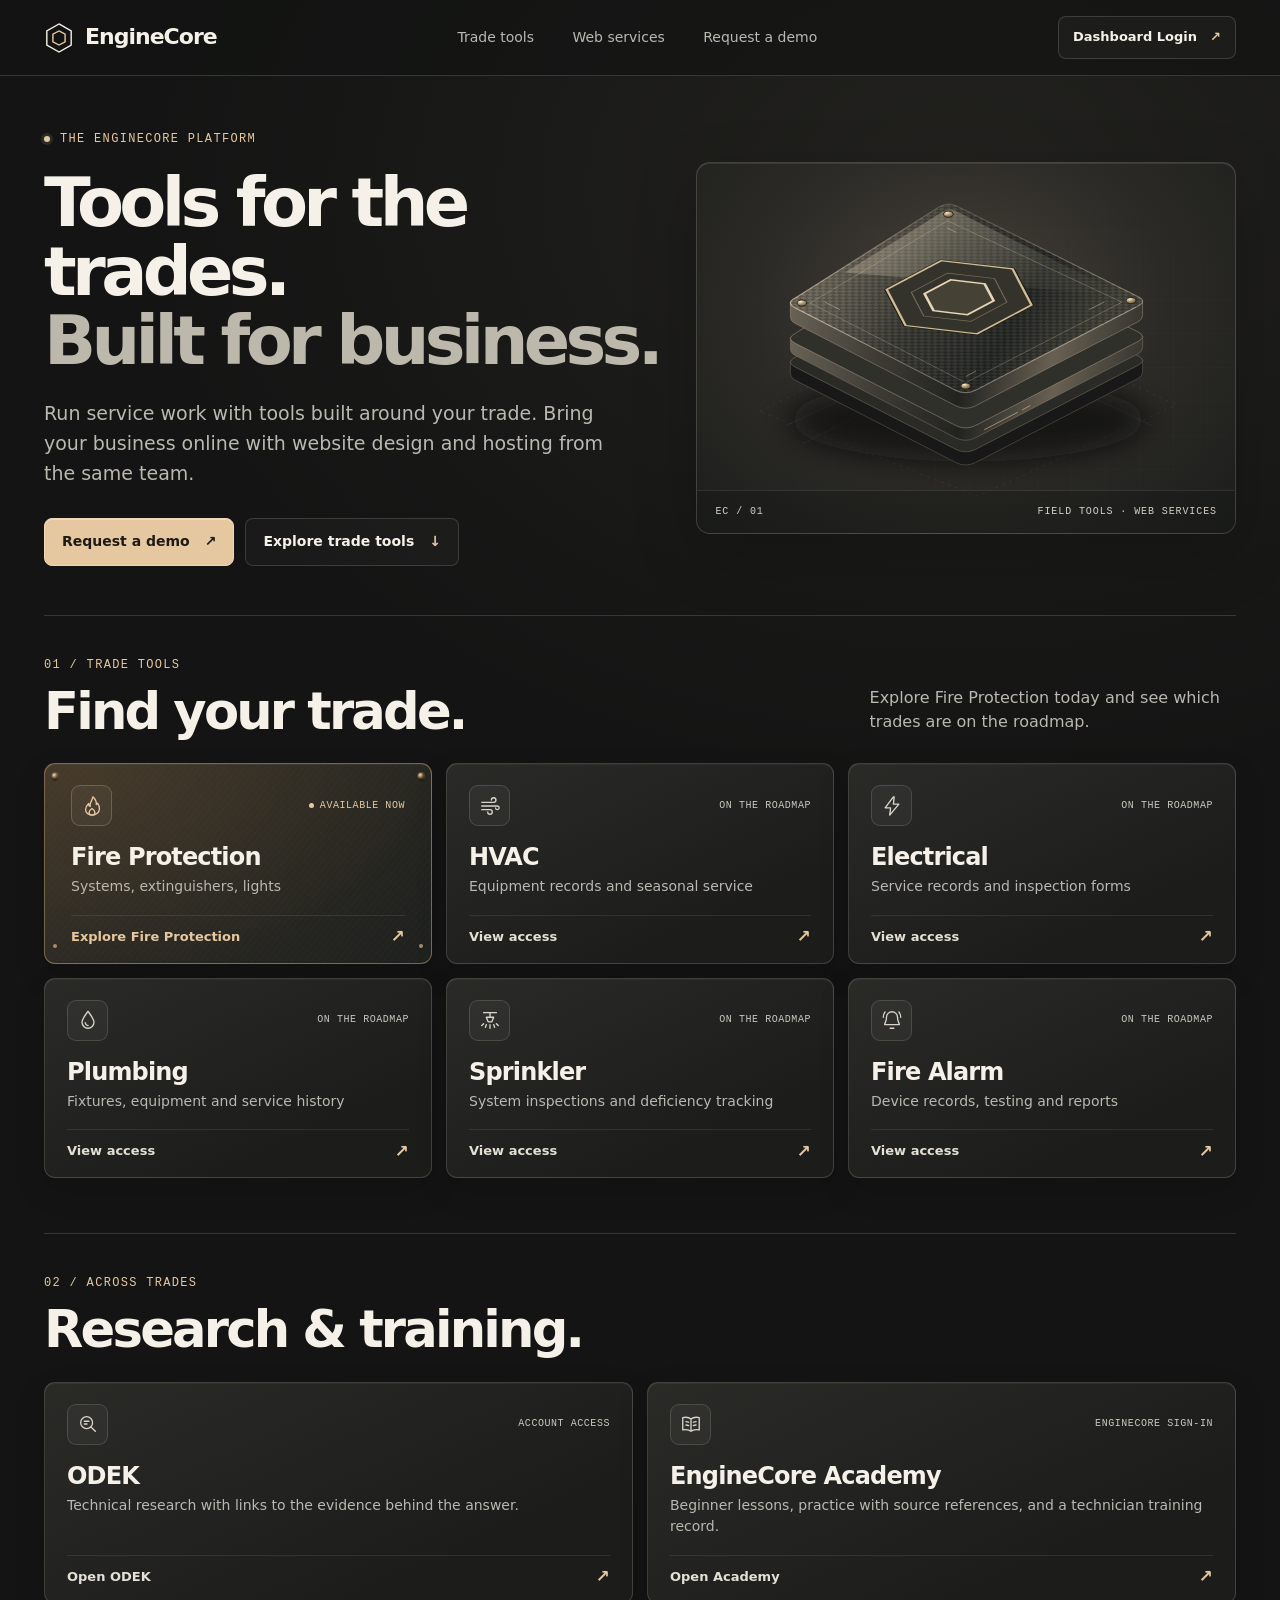
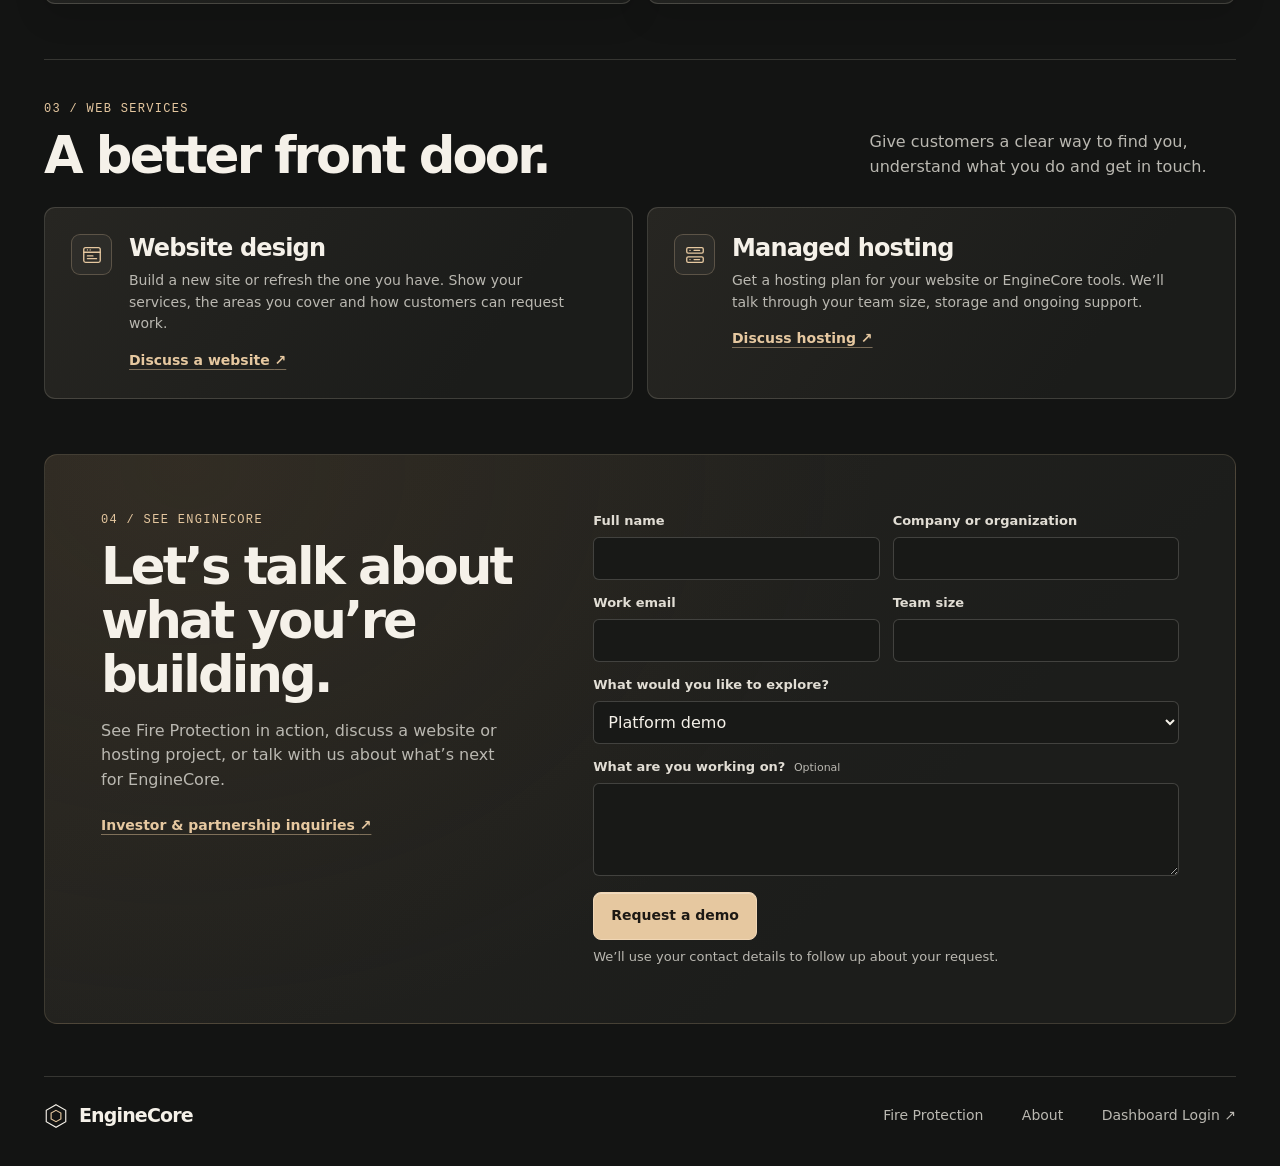
==== index.html @ 9f245269 "Add ODEK and EngineCore Academy homepage cards" ====
<!doctype html>
<html lang="en">
<head>
  <meta charset="utf-8">
  <meta name="viewport" content="width=device-width, initial-scale=1">
  <meta name="theme-color" content="#131413">
  <meta name="description" content="Explore EngineCore tools for the trades, starting with fire protection. Talk with us about a demo, website design, or managed hosting for your service business.">
  <link rel="canonical" href="https://enginecore.org/">
  <title>EngineCore | Trade Tools, Website Design &amp; Hosting</title>
  <link rel="stylesheet" href="/homepage.css">
  <script src="/homepage.js" defer></script>
  <script src="/homepage-demo.js" defer></script>
</head>
<body>
  <a class="skip" href="#main">Skip to content</a>
  <header class="site-header">
    <div class="shell header-row">
      <a class="brand" href="/" aria-label="EngineCore home">
        <svg viewBox="0 0 32 34" fill="none" aria-hidden="true"><path d="M16 2 29 9.5v15L16 32 3 24.5v-15L16 2Z" stroke="currentColor" stroke-width="1.5"/><path d="M16 9.5 22.5 13v8L16 24.5 9.5 21v-8L16 9.5Z" stroke="#e6c8a0" stroke-width="1.5"/></svg>
        <span>EngineCore</span>
      </a>
      <nav class="header-nav" aria-label="Main navigation">
        <a href="/#services">Trade tools</a>
        <a href="/#web-services">Web services</a>
        <a href="/#request-demo">Request a demo</a>
      </nav>
      <a class="header-login" href="https://workspace.enginecore.org/portal">Dashboard Login <span aria-hidden="true">↗</span></a>
    </div>
  </header>

  <main id="main">
    <div id="homepage-content">
      <section class="hero shell" aria-labelledby="hero-title">
        <div class="hero-copy">
          <p class="eyebrow"><span class="signal"></span> The EngineCore platform</p>
          <h1 id="hero-title">Tools for the trades.<br><span>Built for business.</span></h1>
          <p class="hero-summary">Run service work with tools built around your trade. Bring your business online with website design and hosting from the same team.</p>
          <div class="hero-actions">
            <a class="button primary" href="#request-demo">Request a demo <span aria-hidden="true">↗</span></a>
            <a class="button secondary" href="#services">Explore trade tools <span aria-hidden="true">↓</span></a>
          </div>
        </div>
        <div class="hero-art" aria-hidden="true">
          <img src="/homepage-plate.svg" alt="" width="620" height="450" fetchpriority="high">
          <div class="hero-art-label"><span>EC / 01</span><span>Field tools · Web services</span></div>
        </div>
      </section>

      <section class="catalog shell" id="services" aria-labelledby="catalog-title">
        <div class="section-intro">
          <div>
            <p class="eyebrow">01 / Trade tools</p>
            <h2 id="catalog-title">Find your trade.</h2>
          </div>
          <p>Explore Fire Protection today and see which trades are on the roadmap.</p>
        </div>
        <div class="trade-grid">
          <a class="trade-card featured" href="/fire-protection.html">
            <div class="card-top"><span class="card-icon"><svg viewBox="0 0 24 24" aria-hidden="true"><path d="M12 22c-4 0-7-2.7-7-6.3 0-3 1.8-4.9 3.3-6.5-.1 2.1 1 3 1.7 3.3C9.2 8 12.4 5.9 13 2c2.9 2.6 4 5.2 3.7 8.5.7-.4 1.2-1 1.4-1.7 1.4 2 2 4.1 2 6.2 0 4-3.4 7-8.1 7Z"/><path d="M12 22c-2 0-3.2-1.3-3.2-3.1 0-1.4 1.1-2.8 3.2-4.2 2.1 1.4 3.2 2.8 3.2 4.2 0 1.8-1.2 3.1-3.2 3.1Z"/></svg></span><span class="status live"><span></span> Available now</span></div>
            <div class="card-copy"><h3>Fire Protection</h3><p>Systems, extinguishers, lights</p></div>
            <div class="card-end"><span>Explore Fire Protection</span><span class="card-arrow" aria-hidden="true">↗</span></div>
          </a>
          <a class="trade-card" href="/?trade=hvac#tool-access">
            <div class="card-top"><span class="card-icon"><svg viewBox="0 0 24 24" aria-hidden="true"><path d="M3 8h13a2.5 2.5 0 1 0-2.5-2.5M3 12h17a2 2 0 1 1-2 2M3 16h9a2.5 2.5 0 1 1-2.5 2.5"/></svg></span><span class="status">On the roadmap</span></div>
            <div class="card-copy"><h3>HVAC</h3><p>Equipment records and seasonal service</p></div>
            <div class="card-end"><span>View access</span><span class="card-arrow" aria-hidden="true">↗</span></div>
          </a>
          <a class="trade-card" href="/?trade=electrical#tool-access">
            <div class="card-top"><span class="card-icon"><svg viewBox="0 0 24 24" aria-hidden="true"><path d="m13.5 2-9 12h6l-1 8 10-12h-6l.9-8Z"/></svg></span><span class="status">On the roadmap</span></div>
            <div class="card-copy"><h3>Electrical</h3><p>Service records and inspection forms</p></div>
            <div class="card-end"><span>View access</span><span class="card-arrow" aria-hidden="true">↗</span></div>
          </a>
          <a class="trade-card" href="/?trade=plumbing#tool-access">
            <div class="card-top"><span class="card-icon"><svg viewBox="0 0 24 24" aria-hidden="true"><path d="M12 2.5c3.7 5.1 6.5 8.5 6.5 12a6.5 6.5 0 0 1-13 0c0-3.5 2.8-6.9 6.5-12Z"/><path d="M9 14.8a3.1 3.1 0 0 0 3 3.2"/></svg></span><span class="status">On the roadmap</span></div>
            <div class="card-copy"><h3>Plumbing</h3><p>Fixtures, equipment and service history</p></div>
            <div class="card-end"><span>View access</span><span class="card-arrow" aria-hidden="true">↗</span></div>
          </a>
          <a class="trade-card" href="/?trade=sprinkler#tool-access">
            <div class="card-top"><span class="card-icon"><svg viewBox="0 0 24 24" aria-hidden="true"><path d="M5 4h14M12 4v5m-4 0h8l-2 5h-4L8 9Zm-3 7-2 2m5-1-1 3m5-3v4m4-4 1 3m2-4 2 2"/></svg></span><span class="status">On the roadmap</span></div>
            <div class="card-copy"><h3>Sprinkler</h3><p>System inspections and deficiency tracking</p></div>
            <div class="card-end"><span>View access</span><span class="card-arrow" aria-hidden="true">↗</span></div>
          </a>
          <a class="trade-card" href="/?trade=fire-alarm#tool-access">
            <div class="card-top"><span class="card-icon"><svg viewBox="0 0 24 24" aria-hidden="true"><path d="M18 9a6 6 0 1 0-12 0c0 5-2 6-2 8h16c0-2-2-3-2-8ZM10 21h4M2.5 9a9.5 9.5 0 0 1 2-5.8M21.5 9a9.5 9.5 0 0 0-2-5.8"/></svg></span><span class="status">On the roadmap</span></div>
            <div class="card-copy"><h3>Fire Alarm</h3><p>Device records, testing and reports</p></div>
            <div class="card-end"><span>View access</span><span class="card-arrow" aria-hidden="true">↗</span></div>
          </a>
        </div>
      </section>

      <section class="catalog shell" id="research-training" aria-labelledby="research-training-title">
        <div class="section-intro">
          <div><p class="eyebrow">02 / Across trades</p><h2 id="research-training-title">Research &amp; training.</h2></div>
        </div>
        <div class="web-grid">
          <a class="trade-card" href="https://odek.enginecore.org/odek">
            <div class="card-top"><span class="card-icon"><svg viewBox="0 0 24 24" aria-hidden="true"><circle cx="10.5" cy="10.5" r="6.5"/><path d="m15.2 15.2 4.8 4.8M8 9h5m-5 3h3"/></svg></span><span class="status">Account access</span></div>
            <div class="card-copy"><h3>ODEK</h3><p>Technical research with links to the evidence behind the answer.</p></div>
            <div class="card-end"><span>Open ODEK</span><span class="card-arrow" aria-hidden="true">↗</span></div>
          </a>
          <a class="trade-card" href="https://workspace.enginecore.org/academy">
            <div class="card-top"><span class="card-icon"><svg viewBox="0 0 24 24" aria-hidden="true"><path d="M12 6.5C9.8 4.7 6.7 4.3 3 5v13.5c3.7-.7 6.8-.3 9 1.5 2.2-1.8 5.3-2.2 9-1.5V5c-3.7-.7-6.8-.3-9 1.5Zm0 0V20M6.5 9.5c1.2 0 2.1.2 3 .6m-3 3c1.2 0 2.1.2 3 .6m5-3.6c.9-.4 1.8-.6 3-.6m-3 4.2c.9-.4 1.8-.6 3-.6"/></svg></span><span class="status">EngineCore sign-in</span></div>
            <div class="card-copy"><h3>EngineCore Academy</h3><p>Beginner lessons, practice with source references, and a technician training record.</p></div>
            <div class="card-end"><span>Open Academy</span><span class="card-arrow" aria-hidden="true">↗</span></div>
          </a>
        </div>
      </section>

      <section class="web-section shell" id="web-services" aria-labelledby="web-title">
        <div class="section-intro">
          <div><p class="eyebrow">03 / Web services</p><h2 id="web-title">A better front door.</h2></div>
          <p>Give customers a clear way to find you, understand what you do and get in touch.</p>
        </div>
        <div class="web-grid">
          <article class="web-card">
            <span class="card-icon"><svg viewBox="0 0 24 24" aria-hidden="true"><rect x="3" y="4" width="18" height="16" rx="2"/><path d="M3 9h18M7 6.5h.1M10 6.5h.1M7 13h6m-6 3h10"/></svg></span>
            <h3>Website design</h3>
            <p>Build a new site or refresh the one you have. Show your services, the areas you cover and how customers can request work.</p>
            <a href="#request-demo" data-inquiry="website-design">Discuss a website <span aria-hidden="true">↗</span></a>
          </article>
          <article class="web-card">
            <span class="card-icon"><svg viewBox="0 0 24 24" aria-hidden="true"><rect x="3" y="4" width="18" height="6" rx="1.5"/><rect x="3" y="14" width="18" height="6" rx="1.5"/><path d="M6.5 7h.1m-.1 10h.1M11 7h6m-6 10h6"/></svg></span>
            <h3>Managed hosting</h3>
            <p>Get a hosting plan for your website or EngineCore tools. We’ll talk through your team size, storage and ongoing support.</p>
            <a href="#request-demo" data-inquiry="managed-hosting">Discuss hosting <span aria-hidden="true">↗</span></a>
          </article>
        </div>
      </section>
    </div>

    <section class="access shell" id="tool-access" aria-labelledby="access-title">
      <a class="back-link" href="/#services"><span aria-hidden="true">←</span> All trades</a>
      <div class="access-card">
        <div>
          <p class="eyebrow"><span class="signal"></span> EngineCore account access</p>
          <h1 id="access-title">Trade tools</h1>
          <p id="access-copy">Sign in with your EngineCore account. Your dashboard shows the tools your administrator has enabled for you.</p>
        </div>
        <a class="button primary" href="https://workspace.enginecore.org/portal#sign-in">Sign in to EngineCore <span aria-hidden="true">↗</span></a>
      </div>
    </section>

    <section class="demo shell" id="request-demo" aria-labelledby="demo-title">
      <div class="demo-panel">
        <div class="demo-intro">
          <p class="eyebrow" id="demo-eyebrow">04 / See EngineCore</p>
          <h2 id="demo-title">Let’s talk about<br>what you’re building.</h2>
          <p id="demo-copy">See Fire Protection in action, discuss a website or hosting project, or talk with us about what’s next for EngineCore.</p>
          <a class="investor-link" href="#request-demo" data-inquiry="investor">Investor &amp; partnership inquiries <span aria-hidden="true">↗</span></a>
        </div>
        <form class="inquiry-form" id="homepage-demo-form" method="post" action="https://workspace.enginecore.org/api/public/demo-interest">
          <div class="inquiry-fields">
            <label class="inquiry-field">
              <span>Full name</span>
              <input name="contactName" autocomplete="name" maxlength="160" required>
            </label>
            <label class="inquiry-field">
              <span>Company or organization</span>
              <input name="companyName" autocomplete="organization" maxlength="160" required>
            </label>
            <label class="inquiry-field">
              <span>Work email</span>
              <input name="email" type="email" autocomplete="email" maxlength="254" required>
            </label>
            <label class="inquiry-field">
              <span>Team size</span>
              <input name="userCount" type="number" inputmode="numeric" min="1" max="10000" step="1" required>
            </label>
            <label class="inquiry-field inquiry-wide">
              <span>What would you like to explore?</span>
              <select name="topic">
                <option value="platform">Platform demo</option>
                <option value="fire-protection">Fire Protection</option>
                <option value="hvac">HVAC</option>
                <option value="electrical">Electrical</option>
                <option value="plumbing">Plumbing</option>
                <option value="sprinkler">Sprinkler</option>
                <option value="fire-alarm">Fire Alarm</option>
                <option value="website-design">Website Design</option>
                <option value="managed-hosting">Managed Hosting</option>
                <option value="investor">Investor / Partnership</option>
              </select>
            </label>
            <label class="inquiry-field inquiry-wide">
              <span>What are you working on? <small>Optional</small></span>
              <textarea name="additionalContext" rows="3" maxlength="2900"></textarea>
            </label>
          </div>
          <label hidden>Website <input name="website" autocomplete="off" tabindex="-1"></label>
          <div class="inquiry-actions">
            <button class="inquiry-submit" type="submit" disabled>Request a demo</button>
            <p class="inquiry-status" role="status"></p>
          </div>
          <p class="inquiry-note">We’ll use your contact details to follow up about your request.</p>
          <noscript><p><a href="https://workspace.enginecore.org/#demo-interest">Open the WorkSpace demo form</a>.</p></noscript>
          <p class="inquiry-fallback" hidden>Still having trouble? <a href="https://workspace.enginecore.org/#demo-interest">Open the WorkSpace demo form</a>.</p>
        </form>
      </div>
    </section>
  </main>

  <footer class="site-footer shell">
    <a class="brand" href="/" aria-label="EngineCore home">
      <svg viewBox="0 0 32 34" fill="none" aria-hidden="true"><path d="M16 2 29 9.5v15L16 32 3 24.5v-15L16 2Z" stroke="currentColor" stroke-width="1.5"/><path d="M16 9.5 22.5 13v8L16 24.5 9.5 21v-8L16 9.5Z" stroke="#e6c8a0" stroke-width="1.5"/></svg>
      <span>EngineCore</span>
    </a>
    <nav aria-label="Footer navigation">
      <a href="/fire-protection.html">Fire Protection</a>
      <a href="/about-enginecore.html">About</a>
      <a href="https://workspace.enginecore.org/portal">Dashboard Login <span aria-hidden="true">↗</span></a>
    </nav>
  </footer>
</body>
</html>
---- homepage.css ----
:root {
  color-scheme: dark;
  --ink: #f5f1e9;
  --muted: #bab8b1;
  --subtle: #a5a29a;
  --brass: #e6c8a0;
  --border: rgba(236, 228, 213, .16);
  --display: "Segoe UI Variable Display", "Segoe UI", system-ui, sans-serif;
  --mono: "SFMono-Regular", Consolas, "Liberation Mono", monospace;
}

*, *::before, *::after { box-sizing: border-box; }
html { scroll-padding-top: 2rem; }
body {
  margin: 0;
  background: radial-gradient(ellipse 52rem 38rem at 75% 12rem, #22211e 0%, transparent 100%), #131413;
  color: var(--ink);
  font: 400 16px/1.55 var(--display);
}
h1, h2, h3, p { margin: 0; }
a { color: inherit; text-decoration: none; }
button, input, select, textarea { font: inherit; }
img, svg { display: block; }
[hidden] { display: none !important; }
:focus-visible { outline: 2px solid var(--brass); outline-offset: 5px; }
.shell { width: min(100% - 88px, 1240px); margin-inline: auto; }
.skip { position: absolute; top: .8rem; left: .8rem; transform: translateY(-180%); z-index: 5; background: var(--brass); color: #191713; padding: .6rem 1rem; }
.skip:focus { transform: none; }

.site-header { border-bottom: 1px solid var(--border); background: rgba(19, 20, 19, .68); }
.header-row { min-height: 75px; display: flex; align-items: center; justify-content: space-between; gap: 30px; }
.brand { display: inline-flex; align-items: center; gap: 11px; font-size: 22px; font-weight: 700; letter-spacing: -.045em; white-space: nowrap; }
.brand svg { width: 30px; height: 32px; }
.header-nav, .site-footer nav { display: flex; align-items: center; gap: clamp(18px, 3vw, 43px); color: var(--muted); font-size: 14px; font-weight: 500; }
.header-nav a:hover, .site-footer nav a:hover { color: var(--ink); }
.header-login { display: inline-flex; align-items: center; gap: 13px; border: 1px solid var(--border); background: #ffffff08; border-radius: 8px; padding: 10px 14px; font-size: 13px; font-weight: 650; white-space: nowrap; }
.header-login span { color: var(--brass); }
.header-login:hover, .secondary:hover { background: #ffffff13; border-color: #ffffff45; }

.hero { display: grid; grid-template-columns: 1.15fr 1fr; align-items: center; padding-block: 54px 49px; gap: clamp(16px, 2.5vw, 36px); }
.hero-copy { position: relative; z-index: 1; }
.eyebrow { color: var(--brass); display: flex; align-items: center; gap: 10px; font: 500 12px/1.5 var(--mono); letter-spacing: .11em; text-transform: uppercase; }
.signal { display: inline-block; flex: none; width: 6px; height: 6px; border-radius: 50%; background: var(--brass); box-shadow: 0 0 0 3px #e6c8a01e; }
.hero h1 { margin-top: 20px; font-size: clamp(45px, 5.35vw, 83px); line-height: 1.01; font-weight: 620; letter-spacing: -.068em; }
.hero h1 span { color: #bdb8ac; }
.hero-summary { margin-top: 24px; max-width: 49ch; font-size: clamp(16px, 1.55vw, 19px); line-height: 1.57; color: var(--muted); }
.hero-actions { margin-top: 29px; display: flex; align-items: center; flex-wrap: wrap; gap: 11px; }
.button, .inquiry-submit { min-height: 48px; display: inline-flex; align-items: center; justify-content: center; gap: 15px; padding: 11px 17px; border: 1px solid transparent; border-radius: 8px; font-size: 14px; font-weight: 670; white-space: nowrap; }
.primary, .inquiry-submit { background: var(--brass); color: #1d1914; border-color: #f0d6b5; box-shadow: inset 0 1px #fff5; }
.primary:hover, .inquiry-submit:hover:not(:disabled) { background: #f4ddbb; }
.secondary { border-color: var(--border); background: #ffffff07; }
.secondary span { color: var(--brass); }
.hero-art { position: relative; isolation: isolate; min-width: 0; overflow: hidden; aspect-ratio: 1.45; border: 1px solid #eee3cd2c; border-radius: 14px; background: radial-gradient(ellipse at 49% 38%, #47413a, #2b2a26 53%, #1c1d1b 100%); box-shadow: inset 0 1px #ffffff17, 0 20px 65px #0003; }
.hero-art::before { position: absolute; content: ""; inset: 0; z-index: -1; opacity: .34; background-image: linear-gradient(#ffffff12 1px, transparent 1px), linear-gradient(90deg,#ffffff12 1px, transparent 1px); background-size: 34px 34px; mask-image: radial-gradient(ellipse at 60% 53%, #000, transparent 83%); }
.hero-art img { width: 100%; height: 100%; object-fit: contain; margin-top: -8px; }
.hero-art-label { position: absolute; bottom: 0; inset-inline: 0; padding: 14px 18px; display: flex; justify-content: space-between; gap: 10px; color: #d4cec3; font: 500 10px/1.4 var(--mono); letter-spacing: .09em; text-transform: uppercase; border-top: 1px solid #ffffff1a; background: #1314134d; }

.catalog, .web-section { padding-block: 40px 55px; border-top: 1px solid var(--border); }
.section-intro { display: flex; justify-content: space-between; align-items: end; gap: 24px; margin-bottom: 25px; }
.section-intro h2, .demo-intro h2 { font-size: clamp(35px, 4vw, 55px); line-height: 1.06; letter-spacing: -.055em; font-weight: 615; margin-top: 10px; }
.section-intro > p { color: var(--muted); max-width: 36ch; margin-bottom: 3px; }
.trade-grid { display: grid; grid-template-columns: repeat(3, minmax(0, 1fr)); gap: 14px; }
.trade-card {
  position: relative;
  display: flex;
  flex-direction: column;
  min-height: 199px;
  gap: 17px;
  padding: 21px 22px 16px;
  border: 1px solid var(--border);
  border-radius: 11px;
  background: linear-gradient(155deg, #2a2a27, #1c1d1b 75%);
  box-shadow: inset 0 1px #ffffff0b, 0 12px 32px #0002;
  transition: border-color .17s ease, background-color .17s ease, transform .17s ease;
}
.trade-card:hover { border-color: #e6c8a080; background: linear-gradient(155deg, #34322d, #232421 75%); transform: translateY(-2px); }
.trade-card.featured {
  border-color: #c3a47884;
  padding-inline: 26px;
  background: radial-gradient(ellipse at 9% 4%, #7a5e3545, transparent 76%), repeating-linear-gradient(130deg, #e9d1ab05 0 1px, transparent 1px 5px), linear-gradient(135deg, #332e27, #1f211e);
}
.trade-card.featured:hover { border-color: var(--brass); }
.trade-card.featured::before, .trade-card.featured::after {
  content: "";
  position: absolute;
  left: 7px;
  width: 6px;
  height: 6px;
  border-radius: 50%;
  background: radial-gradient(circle at 34% 30%, #f4dfb5, #a18660 35%, #493a29 69%);
  box-shadow: 0 1px 2px #000, 0 0 0 1px #bfa37d56, 0 170px 0 -1px #a98b62;
  top: 9px;
}
.trade-card.featured::after { left: auto; right: 7px; }
.card-top, .card-end { display: flex; align-items: center; justify-content: space-between; gap: 8px; }
.card-icon { display: grid; place-items: center; width: 41px; height: 41px; border: 1px solid #eee3cd28; border-radius: 9px; background: #ffffff0a; color: #d9d5c9; flex: none; }
.card-icon svg { width: 22px; height: 22px; fill: none; stroke: currentColor; stroke-width: 1.45; stroke-linecap: round; stroke-linejoin: round; }
.featured .card-icon, .web-card .card-icon { color: var(--brass); border-color: #e6c8a040; }
.status { color: #cac7bd; font: 500 10px/1.4 var(--mono); text-transform: uppercase; letter-spacing: .055em; }
.status.live { display: flex; align-items: center; gap: 6px; color: var(--brass); }
.status.live span { width: 5px; height: 5px; border-radius: 50%; background: currentColor; }
.card-copy h3, .web-card h3 { font-weight: 625; font-size: 24px; line-height: 1.2; letter-spacing: -.035em; }
.card-copy p, .web-card p { color: var(--muted); font-size: 14px; margin-top: 4px; }
.card-end { margin-top: auto; padding-top: 11px; border-top: 1px solid #ffffff16; color: #e4e0d6; font-size: 13px; font-weight: 560; }
.featured .card-end, .card-arrow { color: var(--brass); }
.card-arrow { font-size: 17px; line-height: 1; }

.web-grid { display: grid; grid-template-columns: repeat(2, minmax(0, 1fr)); gap: 14px; }
.web-card { display: grid; grid-template-columns: auto 1fr; column-gap: 17px; align-content: start; padding: 26px; border: 1px solid var(--border); border-radius: 11px; background: linear-gradient(125deg, #272622, #1b1c1a 75%); }
.web-card .card-icon { grid-row: span 3; }
.web-card p { max-width: 49ch; margin-top: 7px; }
.web-card a, .investor-link, .back-link, .inquiry-form a { color: var(--brass); font-size: 14px; font-weight: 620; text-decoration: underline; text-decoration-color: #e6c8a075; text-underline-offset: 4px; }
.web-card a { justify-self: start; margin-top: 15px; }
.web-card a:hover, .investor-link:hover, .back-link:hover, .inquiry-form a:hover { text-decoration-color: currentColor; }

.access { display: none; padding-block: 39px 29px; }
.access:target, .trade-access .access { display: block; }
.trade-access #homepage-content { display: none; }
.access-card { display: flex; align-items: end; justify-content: space-between; gap: 25px; margin-top: 16px; border: 1px solid var(--border); border-radius: 13px; padding: clamp(25px, 4.5vw, 56px); background: radial-gradient(ellipse at top left, #51433775, transparent 80%), #22221f; }
.access-card h1 { margin-top: 12px; font-size: clamp(39px, 5.4vw, 73px); font-weight: 620; line-height: 1.01; letter-spacing: -.061em; }
.access-card p:not(.eyebrow) { margin-top: 12px; max-width: 55ch; color: var(--muted); }
.demo { padding-bottom: 52px; }
.demo-panel { display: grid; grid-template-columns: .83fr 1.17fr; gap: clamp(25px, 6vw, 79px); padding: clamp(25px, 4.5vw, 56px); background: radial-gradient(ellipse 58% 100% at 12% 2%, #614c302e, transparent), linear-gradient(135deg,#292722,#1c1d1b 70%); border: 1px solid #d4bb942e; border-radius: 13px; }
.demo-intro > p:not(.eyebrow) { color: var(--muted); margin-top: 17px; max-width: 39ch; }
.investor-link { display: inline-block; margin-top: 22px; }
.inquiry-fields { display: grid; grid-template-columns: repeat(2, minmax(0, 1fr)); gap: 13px; }
.inquiry-field { display: grid; gap: 6px; align-content: start; color: #e1ddd4; font-size: 13px; font-weight: 600; }
.inquiry-wide { grid-column: 1 / -1; }
.inquiry-field small { color: var(--muted); margin-left: 4px; font-size: 11px; font-weight: 400; }
.inquiry-field input, .inquiry-field select, .inquiry-field textarea { width: 100%; min-height: 43px; padding: 8px 10px; border: 1px solid #f5f0e631; border-radius: 6px; background: #181917; color: var(--ink); font-size: 16px; font-weight: 400; }
.inquiry-field textarea { resize: vertical; }
.inquiry-actions { margin-top: 16px; }
.inquiry-submit { cursor: pointer; }
.inquiry-submit:disabled { opacity: .62; cursor: wait; }
.inquiry-status { color: var(--muted); font-size: 14px; }
.inquiry-status:not(:empty) { margin-top: 9px; }
.inquiry-status[data-state="success"] { color: #dae5c8; }
.inquiry-status[data-state="error"] { color: #f4c0ad; }
.inquiry-fallback, .inquiry-note { margin-top: 7px; color: var(--muted); font-size: 13px; }
.site-footer { display: flex; align-items: center; justify-content: space-between; gap: 20px; padding-block: 24px 36px; border-top: 1px solid var(--border); }
.site-footer .brand { font-size: 19px; }
.site-footer .brand svg { width: 24px; height: 26px; }

@media (max-width: 980px) {
  .shell { width: min(100% - 54px, 1240px); }
  .hero { padding-block: 57px 48px; }
  .hero h1 { font-size: clamp(42px, 6.1vw, 64px); }
}
@media (max-width: 740px) {
  .header-row { flex-wrap: wrap; gap: 11px 18px; padding-block: 13px; }
  .header-nav { order: 3; flex-basis: 100%; gap: 20px; font-size: 13px; }
  .hero { grid-template-columns: 1fr; gap: 29px; padding-block: 42px 36px; }
  .hero h1 { font-size: clamp(44px, 8.8vw, 67px); }
  .hero-art { max-height: 360px; aspect-ratio: 1.6; }
  .trade-grid, .web-grid { grid-template-columns: repeat(2, minmax(0, 1fr)); }
  .section-intro, .access-card { align-items: start; flex-direction: column; gap: 12px; }
  .demo-panel { grid-template-columns: 1fr; }
}
@media (max-width: 460px) {
  .shell { width: calc(100% - 32px); }
  .header-login { gap: 8px; padding-inline: 10px; font-size: 12px; }
  .brand { font-size: 20px; gap: 8px; }
  .brand svg { width: 25px; }
  .hero h1 { font-size: clamp(38px, 10.7vw, 49px); }
  .hero-summary { margin-top: 17px; }
  .hero-actions { margin-top: 21px; }
  .hero-art { aspect-ratio: 1.65; }
  .trade-grid, .web-grid, .inquiry-fields { grid-template-columns: 1fr; }
  .catalog, .web-section { padding-block: 31px 36px; }
  .trade-card { min-height: 177px; }
  .trade-card.featured::before, .trade-card.featured::after { box-shadow: 0 1px 2px #000, 0 0 0 1px #bfa37d56, 0 151px 0 -1px #a98b62; }
  .web-card { padding: 20px; }
  .site-footer { align-items: start; flex-direction: column; }
  .site-footer nav { flex-wrap: wrap; }
}
@media (prefers-reduced-motion: reduce) { .trade-card { transition: none; } .trade-card:hover { transform: none; } }
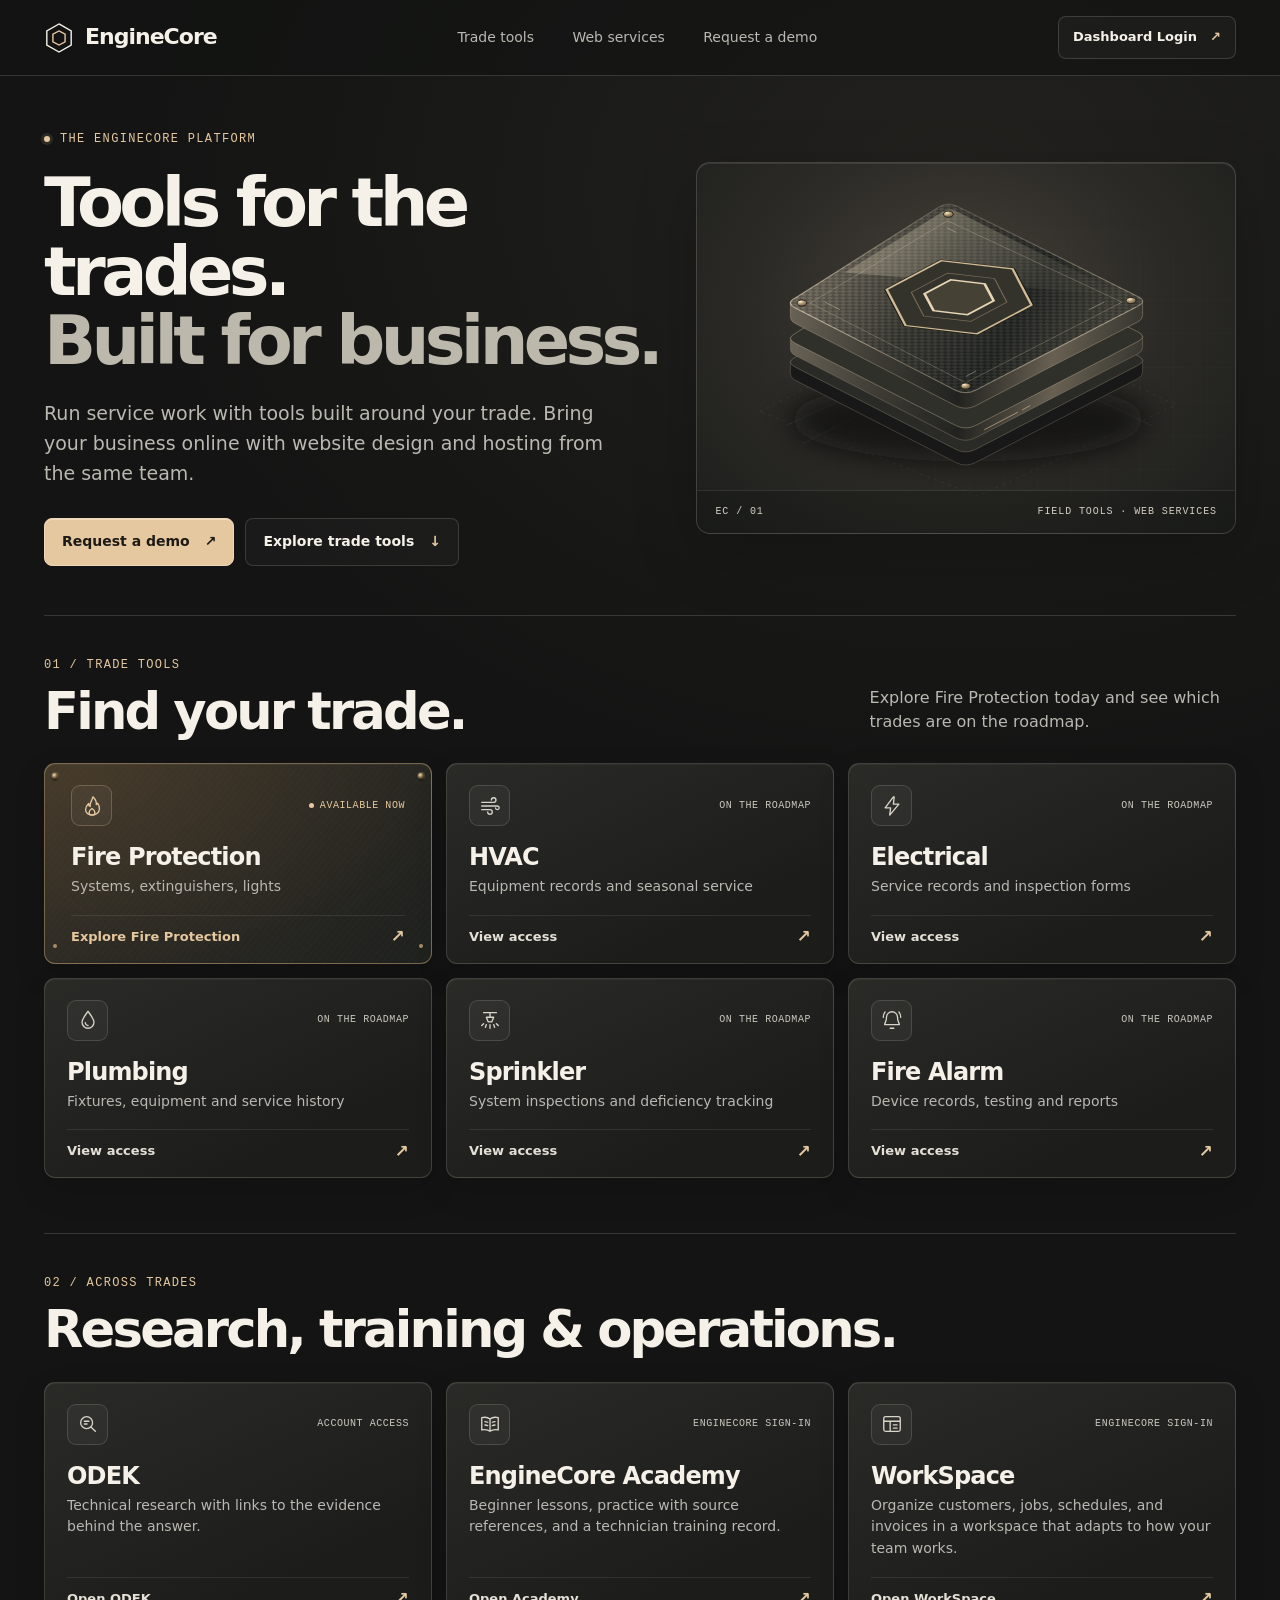
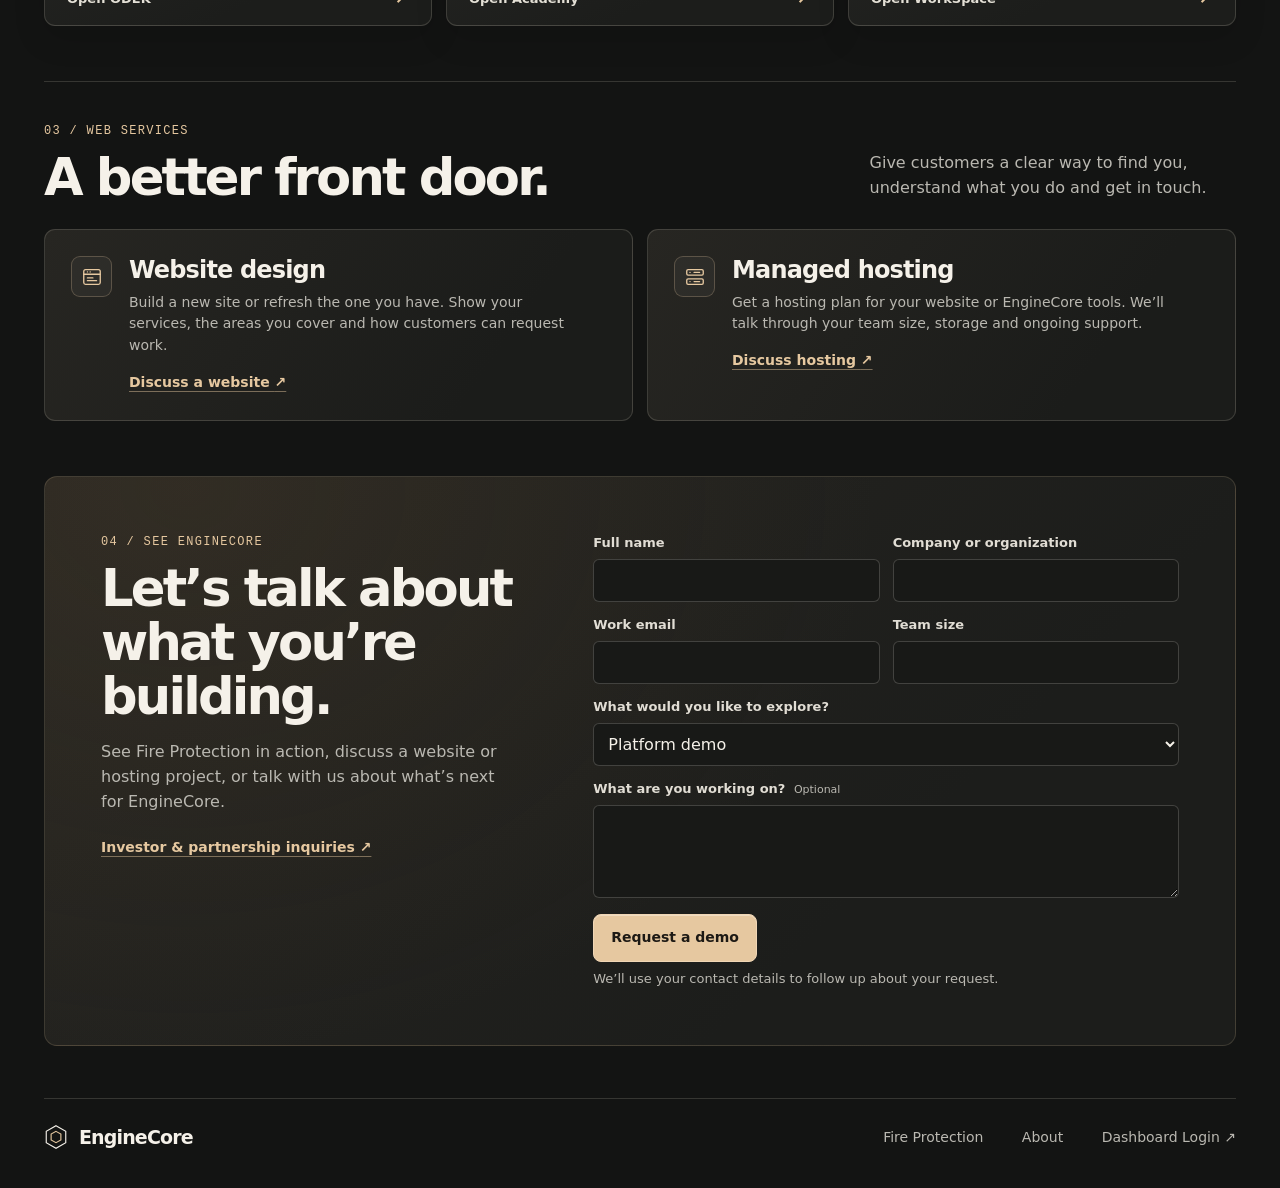
==== commit 4b3c1a45: "Add WorkSpace to the homepage platform cards" ====
--- a/index.html
+++ b/index.html
@@ -90,9 +90,9 @@
 
       <section class="catalog shell" id="research-training" aria-labelledby="research-training-title">
         <div class="section-intro">
-          <div><p class="eyebrow">02 / Across trades</p><h2 id="research-training-title">Research &amp; training.</h2></div>
-        </div>
-        <div class="web-grid">
+          <div><p class="eyebrow">02 / Across trades</p><h2 id="research-training-title">Research, training &amp; operations.</h2></div>
+        </div>
+        <div class="trade-grid">
           <a class="trade-card" href="https://odek.enginecore.org/odek">
             <div class="card-top"><span class="card-icon"><svg viewBox="0 0 24 24" aria-hidden="true"><circle cx="10.5" cy="10.5" r="6.5"/><path d="m15.2 15.2 4.8 4.8M8 9h5m-5 3h3"/></svg></span><span class="status">Account access</span></div>
             <div class="card-copy"><h3>ODEK</h3><p>Technical research with links to the evidence behind the answer.</p></div>
@@ -102,6 +102,11 @@
             <div class="card-top"><span class="card-icon"><svg viewBox="0 0 24 24" aria-hidden="true"><path d="M12 6.5C9.8 4.7 6.7 4.3 3 5v13.5c3.7-.7 6.8-.3 9 1.5 2.2-1.8 5.3-2.2 9-1.5V5c-3.7-.7-6.8-.3-9 1.5Zm0 0V20M6.5 9.5c1.2 0 2.1.2 3 .6m-3 3c1.2 0 2.1.2 3 .6m5-3.6c.9-.4 1.8-.6 3-.6m-3 4.2c.9-.4 1.8-.6 3-.6"/></svg></span><span class="status">EngineCore sign-in</span></div>
             <div class="card-copy"><h3>EngineCore Academy</h3><p>Beginner lessons, practice with source references, and a technician training record.</p></div>
             <div class="card-end"><span>Open Academy</span><span class="card-arrow" aria-hidden="true">↗</span></div>
+          </a>
+          <a class="trade-card" href="https://workspace.enginecore.org/app#sign-in">
+            <div class="card-top"><span class="card-icon"><svg viewBox="0 0 24 24" aria-hidden="true"><rect x="3" y="4" width="18" height="16" rx="2"/><path d="M3 9h18m-11 0v11m3.5-7h4m-4 3.5h4"/></svg></span><span class="status">EngineCore sign-in</span></div>
+            <div class="card-copy"><h3>WorkSpace</h3><p>Organize customers, jobs, schedules, and invoices in a workspace that adapts to how your team works.</p></div>
+            <div class="card-end"><span>Open WorkSpace</span><span class="card-arrow" aria-hidden="true">↗</span></div>
           </a>
         </div>
       </section>
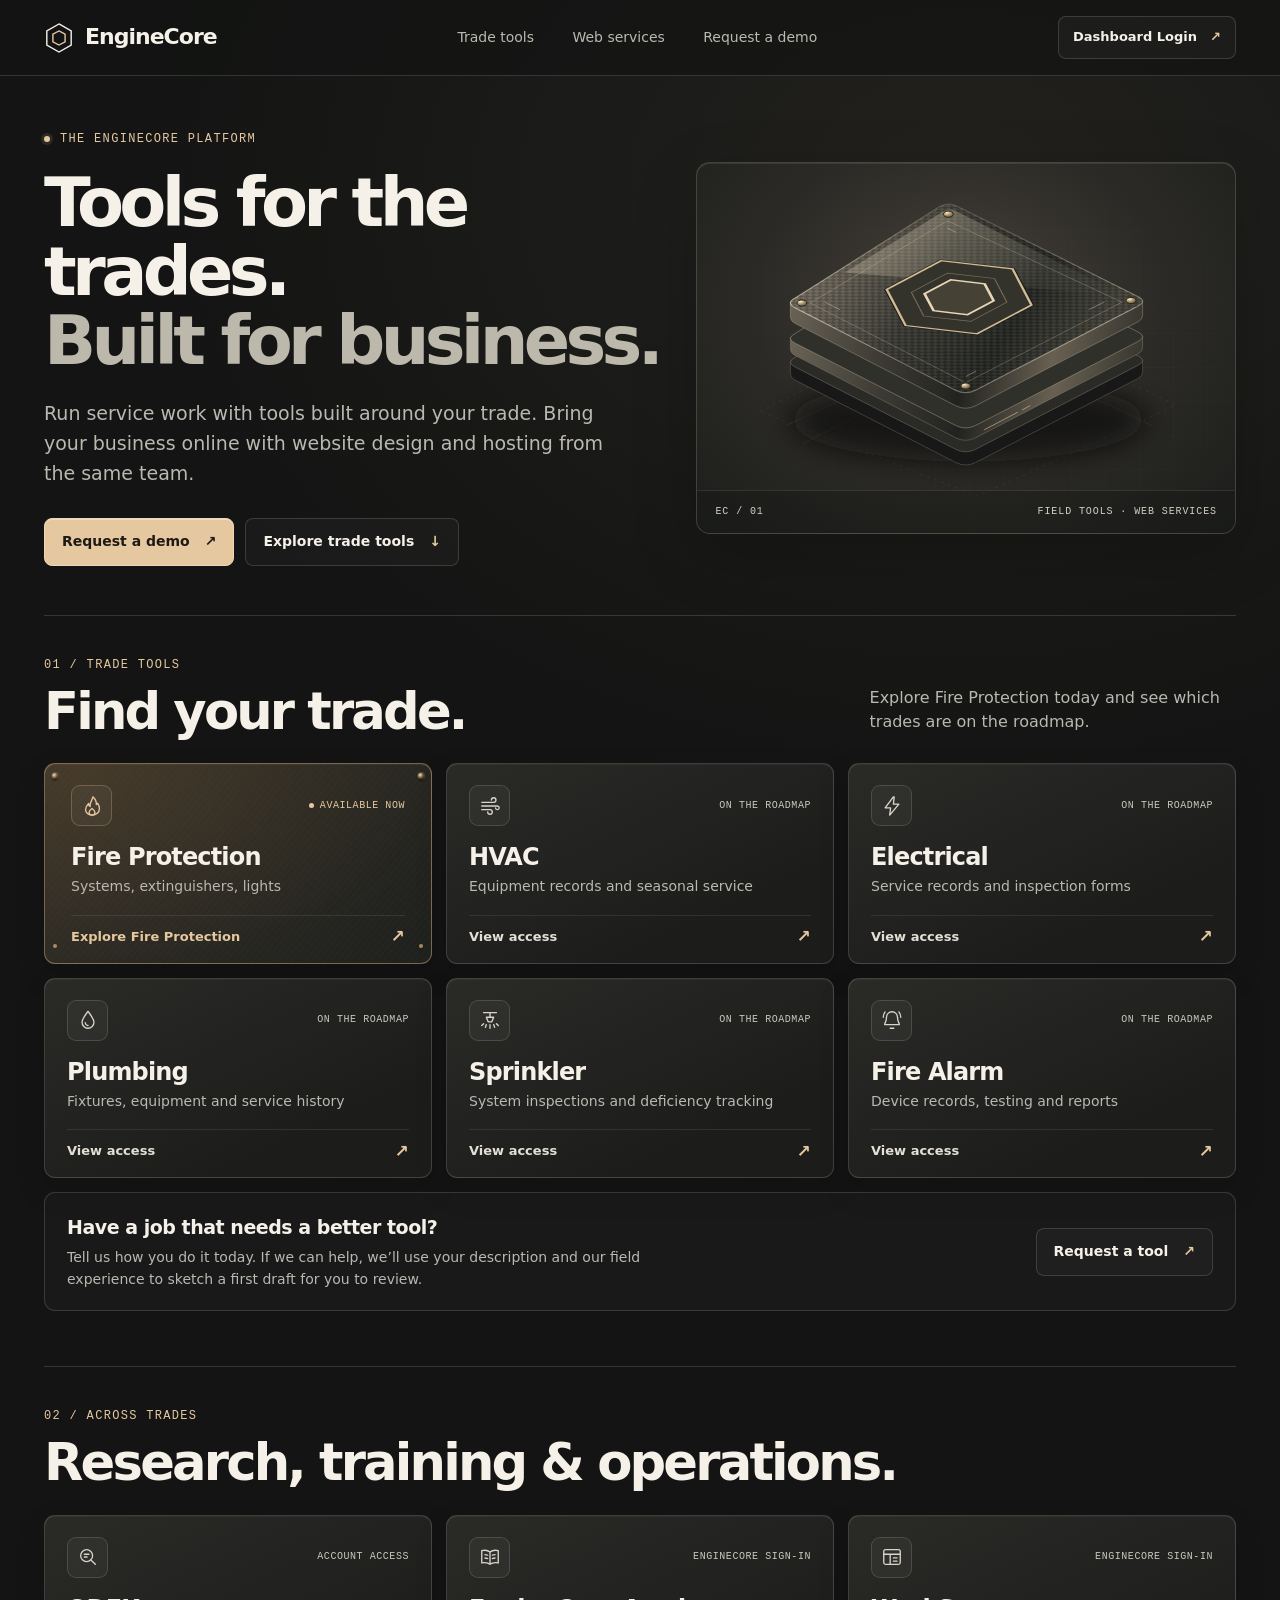
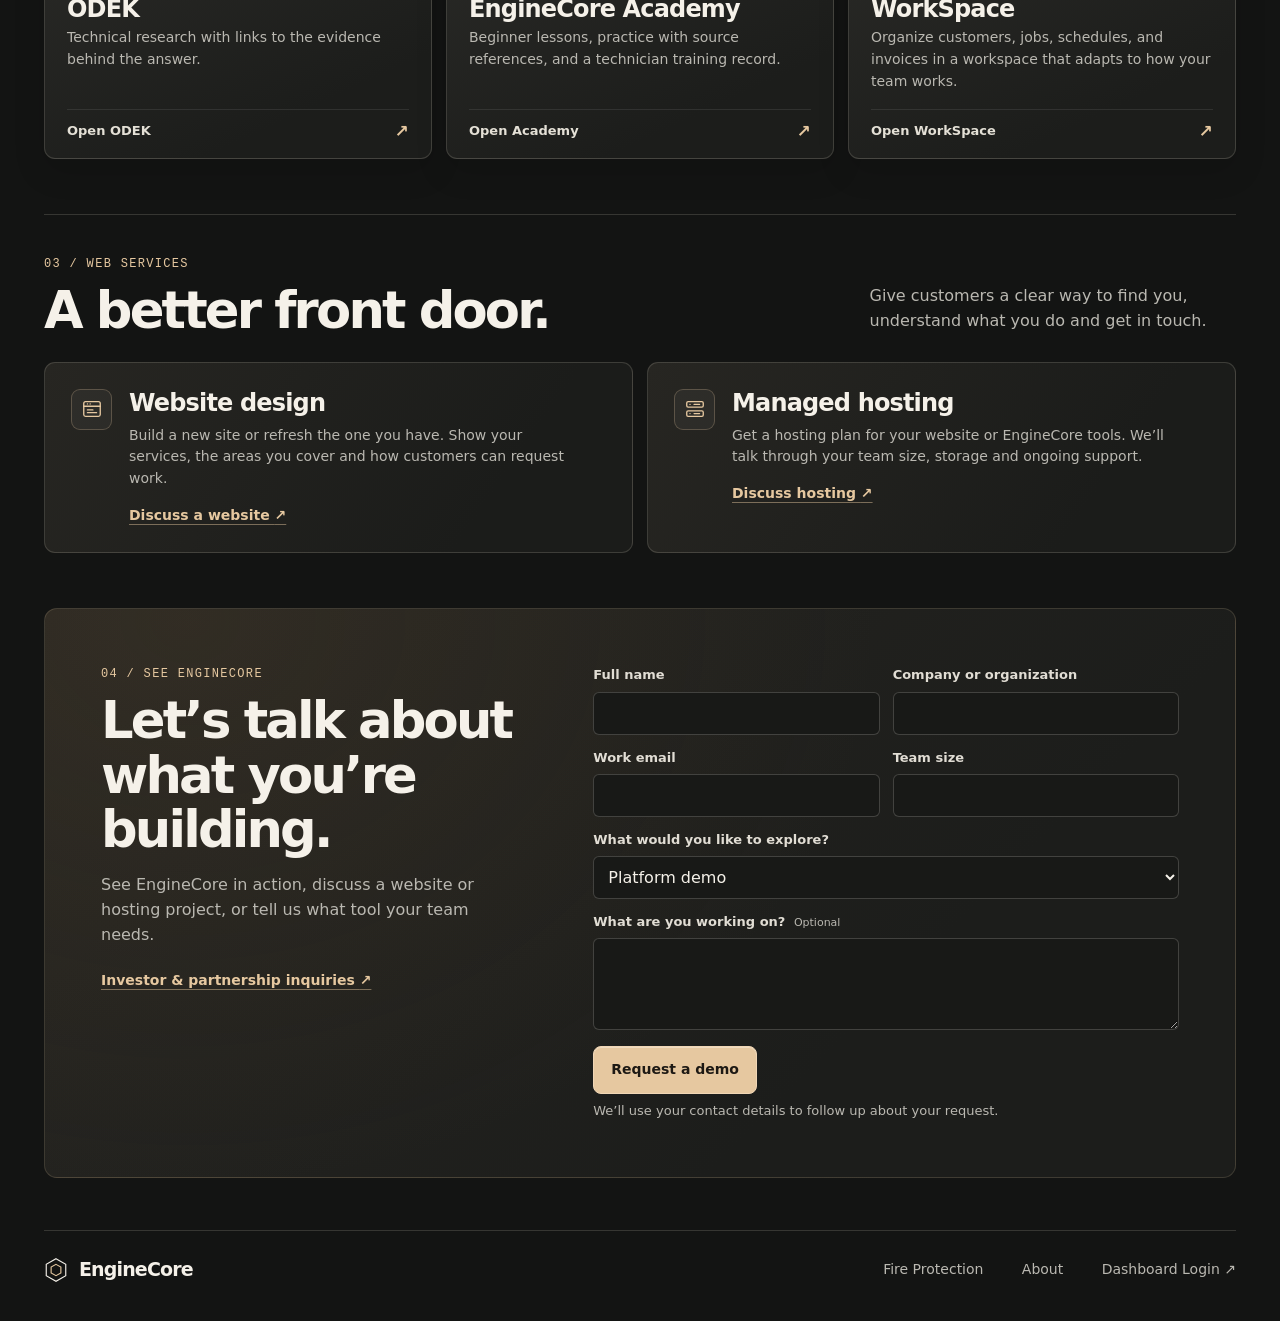
==== commit 4ed9440f: "Add a Request a tool option to the homepage" ====
--- a/index.html
+++ b/index.html
@@ -7,9 +7,9 @@
   <meta name="description" content="Explore EngineCore tools for the trades, starting with fire protection. Talk with us about a demo, website design, or managed hosting for your service business.">
   <link rel="canonical" href="https://enginecore.org/">
   <title>EngineCore | Trade Tools, Website Design &amp; Hosting</title>
-  <link rel="stylesheet" href="/homepage.css">
+  <link rel="stylesheet" href="/homepage.css?v=tool-request">
   <script src="/homepage.js" defer></script>
-  <script src="/homepage-demo.js" defer></script>
+  <script src="/homepage-demo.js?v=tool-request" defer></script>
 </head>
 <body>
   <a class="skip" href="#main">Skip to content</a>
@@ -86,6 +86,13 @@
             <div class="card-end"><span>View access</span><span class="card-arrow" aria-hidden="true">↗</span></div>
           </a>
         </div>
+        <div class="tool-request">
+          <div>
+            <h3>Have a job that needs a better tool?</h3>
+            <p>Tell us how you do it today. If we can help, we’ll use your description and our field experience to sketch a first draft for you to review.</p>
+          </div>
+          <a class="button secondary" href="#request-demo" data-inquiry="request-tool">Request a tool <span aria-hidden="true">↗</span></a>
+        </div>
       </section>
 
       <section class="catalog shell" id="research-training" aria-labelledby="research-training-title">
@@ -150,7 +157,7 @@
         <div class="demo-intro">
           <p class="eyebrow" id="demo-eyebrow">04 / See EngineCore</p>
           <h2 id="demo-title">Let’s talk about<br>what you’re building.</h2>
-          <p id="demo-copy">See Fire Protection in action, discuss a website or hosting project, or talk with us about what’s next for EngineCore.</p>
+          <p id="demo-copy">See EngineCore in action, discuss a website or hosting project, or tell us what tool your team needs.</p>
           <a class="investor-link" href="#request-demo" data-inquiry="investor">Investor &amp; partnership inquiries <span aria-hidden="true">↗</span></a>
         </div>
         <form class="inquiry-form" id="homepage-demo-form" method="post" action="https://workspace.enginecore.org/api/public/demo-interest">
@@ -175,6 +182,7 @@
               <span>What would you like to explore?</span>
               <select name="topic">
                 <option value="platform">Platform demo</option>
+                <option value="request-tool">Request a tool</option>
                 <option value="fire-protection">Fire Protection</option>
                 <option value="hvac">HVAC</option>
                 <option value="electrical">Electrical</option>
@@ -186,10 +194,11 @@
                 <option value="investor">Investor / Partnership</option>
               </select>
             </label>
-            <label class="inquiry-field inquiry-wide">
-              <span>What are you working on? <small>Optional</small></span>
-              <textarea name="additionalContext" rows="3" maxlength="2900"></textarea>
-            </label>
+            <div class="inquiry-field inquiry-wide">
+              <label for="inquiry-context"><span id="inquiry-context-label">What are you working on?</span> <small id="inquiry-context-optional">Optional</small></label>
+              <small class="tool-guide" id="inquiry-tool-guide" hidden>A short description is enough. Include your trade, the steps you follow today, where you get stuck, and what the tool should produce.</small>
+              <textarea id="inquiry-context" name="additionalContext" rows="3" maxlength="2900"></textarea>
+            </div>
           </div>
           <label hidden>Website <input name="website" autocomplete="off" tabindex="-1"></label>
           <div class="inquiry-actions">
--- a/homepage.css
+++ b/homepage.css
@@ -1,176 +1,181 @@
-:root {
-  color-scheme: dark;
-  --ink: #f5f1e9;
-  --muted: #bab8b1;
-  --subtle: #a5a29a;
-  --brass: #e6c8a0;
-  --border: rgba(236, 228, 213, .16);
-  --display: "Segoe UI Variable Display", "Segoe UI", system-ui, sans-serif;
-  --mono: "SFMono-Regular", Consolas, "Liberation Mono", monospace;
-}
-
-*, *::before, *::after { box-sizing: border-box; }
-html { scroll-padding-top: 2rem; }
-body {
-  margin: 0;
-  background: radial-gradient(ellipse 52rem 38rem at 75% 12rem, #22211e 0%, transparent 100%), #131413;
-  color: var(--ink);
-  font: 400 16px/1.55 var(--display);
-}
-h1, h2, h3, p { margin: 0; }
-a { color: inherit; text-decoration: none; }
-button, input, select, textarea { font: inherit; }
-img, svg { display: block; }
-[hidden] { display: none !important; }
-:focus-visible { outline: 2px solid var(--brass); outline-offset: 5px; }
-.shell { width: min(100% - 88px, 1240px); margin-inline: auto; }
-.skip { position: absolute; top: .8rem; left: .8rem; transform: translateY(-180%); z-index: 5; background: var(--brass); color: #191713; padding: .6rem 1rem; }
-.skip:focus { transform: none; }
-
-.site-header { border-bottom: 1px solid var(--border); background: rgba(19, 20, 19, .68); }
-.header-row { min-height: 75px; display: flex; align-items: center; justify-content: space-between; gap: 30px; }
-.brand { display: inline-flex; align-items: center; gap: 11px; font-size: 22px; font-weight: 700; letter-spacing: -.045em; white-space: nowrap; }
-.brand svg { width: 30px; height: 32px; }
-.header-nav, .site-footer nav { display: flex; align-items: center; gap: clamp(18px, 3vw, 43px); color: var(--muted); font-size: 14px; font-weight: 500; }
-.header-nav a:hover, .site-footer nav a:hover { color: var(--ink); }
-.header-login { display: inline-flex; align-items: center; gap: 13px; border: 1px solid var(--border); background: #ffffff08; border-radius: 8px; padding: 10px 14px; font-size: 13px; font-weight: 650; white-space: nowrap; }
-.header-login span { color: var(--brass); }
-.header-login:hover, .secondary:hover { background: #ffffff13; border-color: #ffffff45; }
-
-.hero { display: grid; grid-template-columns: 1.15fr 1fr; align-items: center; padding-block: 54px 49px; gap: clamp(16px, 2.5vw, 36px); }
-.hero-copy { position: relative; z-index: 1; }
-.eyebrow { color: var(--brass); display: flex; align-items: center; gap: 10px; font: 500 12px/1.5 var(--mono); letter-spacing: .11em; text-transform: uppercase; }
-.signal { display: inline-block; flex: none; width: 6px; height: 6px; border-radius: 50%; background: var(--brass); box-shadow: 0 0 0 3px #e6c8a01e; }
-.hero h1 { margin-top: 20px; font-size: clamp(45px, 5.35vw, 83px); line-height: 1.01; font-weight: 620; letter-spacing: -.068em; }
-.hero h1 span { color: #bdb8ac; }
-.hero-summary { margin-top: 24px; max-width: 49ch; font-size: clamp(16px, 1.55vw, 19px); line-height: 1.57; color: var(--muted); }
-.hero-actions { margin-top: 29px; display: flex; align-items: center; flex-wrap: wrap; gap: 11px; }
-.button, .inquiry-submit { min-height: 48px; display: inline-flex; align-items: center; justify-content: center; gap: 15px; padding: 11px 17px; border: 1px solid transparent; border-radius: 8px; font-size: 14px; font-weight: 670; white-space: nowrap; }
-.primary, .inquiry-submit { background: var(--brass); color: #1d1914; border-color: #f0d6b5; box-shadow: inset 0 1px #fff5; }
-.primary:hover, .inquiry-submit:hover:not(:disabled) { background: #f4ddbb; }
-.secondary { border-color: var(--border); background: #ffffff07; }
-.secondary span { color: var(--brass); }
-.hero-art { position: relative; isolation: isolate; min-width: 0; overflow: hidden; aspect-ratio: 1.45; border: 1px solid #eee3cd2c; border-radius: 14px; background: radial-gradient(ellipse at 49% 38%, #47413a, #2b2a26 53%, #1c1d1b 100%); box-shadow: inset 0 1px #ffffff17, 0 20px 65px #0003; }
-.hero-art::before { position: absolute; content: ""; inset: 0; z-index: -1; opacity: .34; background-image: linear-gradient(#ffffff12 1px, transparent 1px), linear-gradient(90deg,#ffffff12 1px, transparent 1px); background-size: 34px 34px; mask-image: radial-gradient(ellipse at 60% 53%, #000, transparent 83%); }
-.hero-art img { width: 100%; height: 100%; object-fit: contain; margin-top: -8px; }
-.hero-art-label { position: absolute; bottom: 0; inset-inline: 0; padding: 14px 18px; display: flex; justify-content: space-between; gap: 10px; color: #d4cec3; font: 500 10px/1.4 var(--mono); letter-spacing: .09em; text-transform: uppercase; border-top: 1px solid #ffffff1a; background: #1314134d; }
-
-.catalog, .web-section { padding-block: 40px 55px; border-top: 1px solid var(--border); }
-.section-intro { display: flex; justify-content: space-between; align-items: end; gap: 24px; margin-bottom: 25px; }
-.section-intro h2, .demo-intro h2 { font-size: clamp(35px, 4vw, 55px); line-height: 1.06; letter-spacing: -.055em; font-weight: 615; margin-top: 10px; }
-.section-intro > p { color: var(--muted); max-width: 36ch; margin-bottom: 3px; }
-.trade-grid { display: grid; grid-template-columns: repeat(3, minmax(0, 1fr)); gap: 14px; }
-.trade-card {
-  position: relative;
-  display: flex;
-  flex-direction: column;
-  min-height: 199px;
-  gap: 17px;
-  padding: 21px 22px 16px;
-  border: 1px solid var(--border);
-  border-radius: 11px;
-  background: linear-gradient(155deg, #2a2a27, #1c1d1b 75%);
-  box-shadow: inset 0 1px #ffffff0b, 0 12px 32px #0002;
-  transition: border-color .17s ease, background-color .17s ease, transform .17s ease;
-}
-.trade-card:hover { border-color: #e6c8a080; background: linear-gradient(155deg, #34322d, #232421 75%); transform: translateY(-2px); }
-.trade-card.featured {
-  border-color: #c3a47884;
-  padding-inline: 26px;
-  background: radial-gradient(ellipse at 9% 4%, #7a5e3545, transparent 76%), repeating-linear-gradient(130deg, #e9d1ab05 0 1px, transparent 1px 5px), linear-gradient(135deg, #332e27, #1f211e);
-}
-.trade-card.featured:hover { border-color: var(--brass); }
-.trade-card.featured::before, .trade-card.featured::after {
-  content: "";
-  position: absolute;
-  left: 7px;
-  width: 6px;
-  height: 6px;
-  border-radius: 50%;
-  background: radial-gradient(circle at 34% 30%, #f4dfb5, #a18660 35%, #493a29 69%);
-  box-shadow: 0 1px 2px #000, 0 0 0 1px #bfa37d56, 0 170px 0 -1px #a98b62;
-  top: 9px;
-}
-.trade-card.featured::after { left: auto; right: 7px; }
-.card-top, .card-end { display: flex; align-items: center; justify-content: space-between; gap: 8px; }
-.card-icon { display: grid; place-items: center; width: 41px; height: 41px; border: 1px solid #eee3cd28; border-radius: 9px; background: #ffffff0a; color: #d9d5c9; flex: none; }
-.card-icon svg { width: 22px; height: 22px; fill: none; stroke: currentColor; stroke-width: 1.45; stroke-linecap: round; stroke-linejoin: round; }
-.featured .card-icon, .web-card .card-icon { color: var(--brass); border-color: #e6c8a040; }
-.status { color: #cac7bd; font: 500 10px/1.4 var(--mono); text-transform: uppercase; letter-spacing: .055em; }
-.status.live { display: flex; align-items: center; gap: 6px; color: var(--brass); }
-.status.live span { width: 5px; height: 5px; border-radius: 50%; background: currentColor; }
-.card-copy h3, .web-card h3 { font-weight: 625; font-size: 24px; line-height: 1.2; letter-spacing: -.035em; }
-.card-copy p, .web-card p { color: var(--muted); font-size: 14px; margin-top: 4px; }
-.card-end { margin-top: auto; padding-top: 11px; border-top: 1px solid #ffffff16; color: #e4e0d6; font-size: 13px; font-weight: 560; }
-.featured .card-end, .card-arrow { color: var(--brass); }
-.card-arrow { font-size: 17px; line-height: 1; }
-
-.web-grid { display: grid; grid-template-columns: repeat(2, minmax(0, 1fr)); gap: 14px; }
-.web-card { display: grid; grid-template-columns: auto 1fr; column-gap: 17px; align-content: start; padding: 26px; border: 1px solid var(--border); border-radius: 11px; background: linear-gradient(125deg, #272622, #1b1c1a 75%); }
-.web-card .card-icon { grid-row: span 3; }
-.web-card p { max-width: 49ch; margin-top: 7px; }
-.web-card a, .investor-link, .back-link, .inquiry-form a { color: var(--brass); font-size: 14px; font-weight: 620; text-decoration: underline; text-decoration-color: #e6c8a075; text-underline-offset: 4px; }
-.web-card a { justify-self: start; margin-top: 15px; }
-.web-card a:hover, .investor-link:hover, .back-link:hover, .inquiry-form a:hover { text-decoration-color: currentColor; }
-
-.access { display: none; padding-block: 39px 29px; }
-.access:target, .trade-access .access { display: block; }
-.trade-access #homepage-content { display: none; }
-.access-card { display: flex; align-items: end; justify-content: space-between; gap: 25px; margin-top: 16px; border: 1px solid var(--border); border-radius: 13px; padding: clamp(25px, 4.5vw, 56px); background: radial-gradient(ellipse at top left, #51433775, transparent 80%), #22221f; }
-.access-card h1 { margin-top: 12px; font-size: clamp(39px, 5.4vw, 73px); font-weight: 620; line-height: 1.01; letter-spacing: -.061em; }
-.access-card p:not(.eyebrow) { margin-top: 12px; max-width: 55ch; color: var(--muted); }
-.demo { padding-bottom: 52px; }
-.demo-panel { display: grid; grid-template-columns: .83fr 1.17fr; gap: clamp(25px, 6vw, 79px); padding: clamp(25px, 4.5vw, 56px); background: radial-gradient(ellipse 58% 100% at 12% 2%, #614c302e, transparent), linear-gradient(135deg,#292722,#1c1d1b 70%); border: 1px solid #d4bb942e; border-radius: 13px; }
-.demo-intro > p:not(.eyebrow) { color: var(--muted); margin-top: 17px; max-width: 39ch; }
-.investor-link { display: inline-block; margin-top: 22px; }
-.inquiry-fields { display: grid; grid-template-columns: repeat(2, minmax(0, 1fr)); gap: 13px; }
-.inquiry-field { display: grid; gap: 6px; align-content: start; color: #e1ddd4; font-size: 13px; font-weight: 600; }
-.inquiry-wide { grid-column: 1 / -1; }
-.inquiry-field small { color: var(--muted); margin-left: 4px; font-size: 11px; font-weight: 400; }
-.inquiry-field input, .inquiry-field select, .inquiry-field textarea { width: 100%; min-height: 43px; padding: 8px 10px; border: 1px solid #f5f0e631; border-radius: 6px; background: #181917; color: var(--ink); font-size: 16px; font-weight: 400; }
-.inquiry-field textarea { resize: vertical; }
-.inquiry-actions { margin-top: 16px; }
-.inquiry-submit { cursor: pointer; }
-.inquiry-submit:disabled { opacity: .62; cursor: wait; }
-.inquiry-status { color: var(--muted); font-size: 14px; }
-.inquiry-status:not(:empty) { margin-top: 9px; }
-.inquiry-status[data-state="success"] { color: #dae5c8; }
-.inquiry-status[data-state="error"] { color: #f4c0ad; }
-.inquiry-fallback, .inquiry-note { margin-top: 7px; color: var(--muted); font-size: 13px; }
-.site-footer { display: flex; align-items: center; justify-content: space-between; gap: 20px; padding-block: 24px 36px; border-top: 1px solid var(--border); }
-.site-footer .brand { font-size: 19px; }
-.site-footer .brand svg { width: 24px; height: 26px; }
-
-@media (max-width: 980px) {
-  .shell { width: min(100% - 54px, 1240px); }
-  .hero { padding-block: 57px 48px; }
-  .hero h1 { font-size: clamp(42px, 6.1vw, 64px); }
-}
-@media (max-width: 740px) {
-  .header-row { flex-wrap: wrap; gap: 11px 18px; padding-block: 13px; }
-  .header-nav { order: 3; flex-basis: 100%; gap: 20px; font-size: 13px; }
-  .hero { grid-template-columns: 1fr; gap: 29px; padding-block: 42px 36px; }
-  .hero h1 { font-size: clamp(44px, 8.8vw, 67px); }
-  .hero-art { max-height: 360px; aspect-ratio: 1.6; }
-  .trade-grid, .web-grid { grid-template-columns: repeat(2, minmax(0, 1fr)); }
-  .section-intro, .access-card { align-items: start; flex-direction: column; gap: 12px; }
-  .demo-panel { grid-template-columns: 1fr; }
-}
-@media (max-width: 460px) {
-  .shell { width: calc(100% - 32px); }
-  .header-login { gap: 8px; padding-inline: 10px; font-size: 12px; }
-  .brand { font-size: 20px; gap: 8px; }
-  .brand svg { width: 25px; }
-  .hero h1 { font-size: clamp(38px, 10.7vw, 49px); }
-  .hero-summary { margin-top: 17px; }
-  .hero-actions { margin-top: 21px; }
-  .hero-art { aspect-ratio: 1.65; }
-  .trade-grid, .web-grid, .inquiry-fields { grid-template-columns: 1fr; }
-  .catalog, .web-section { padding-block: 31px 36px; }
-  .trade-card { min-height: 177px; }
-  .trade-card.featured::before, .trade-card.featured::after { box-shadow: 0 1px 2px #000, 0 0 0 1px #bfa37d56, 0 151px 0 -1px #a98b62; }
-  .web-card { padding: 20px; }
-  .site-footer { align-items: start; flex-direction: column; }
-  .site-footer nav { flex-wrap: wrap; }
-}
-@media (prefers-reduced-motion: reduce) { .trade-card { transition: none; } .trade-card:hover { transform: none; } }
+:root {
+  color-scheme: dark;
+  --ink: #f5f1e9;
+  --muted: #bab8b1;
+  --subtle: #a5a29a;
+  --brass: #e6c8a0;
+  --border: rgba(236, 228, 213, .16);
+  --display: "Segoe UI Variable Display", "Segoe UI", system-ui, sans-serif;
+  --mono: "SFMono-Regular", Consolas, "Liberation Mono", monospace;
+}
+
+*, *::before, *::after { box-sizing: border-box; }
+html { scroll-padding-top: 2rem; }
+body {
+  margin: 0;
+  background: radial-gradient(ellipse 52rem 38rem at 75% 12rem, #22211e 0%, transparent 100%), #131413;
+  color: var(--ink);
+  font: 400 16px/1.55 var(--display);
+}
+h1, h2, h3, p { margin: 0; }
+a { color: inherit; text-decoration: none; }
+button, input, select, textarea { font: inherit; }
+img, svg { display: block; }
+[hidden] { display: none !important; }
+:focus-visible { outline: 2px solid var(--brass); outline-offset: 5px; }
+.shell { width: min(100% - 88px, 1240px); margin-inline: auto; }
+.skip { position: absolute; top: .8rem; left: .8rem; transform: translateY(-180%); z-index: 5; background: var(--brass); color: #191713; padding: .6rem 1rem; }
+.skip:focus { transform: none; }
+
+.site-header { border-bottom: 1px solid var(--border); background: rgba(19, 20, 19, .68); }
+.header-row { min-height: 75px; display: flex; align-items: center; justify-content: space-between; gap: 30px; }
+.brand { display: inline-flex; align-items: center; gap: 11px; font-size: 22px; font-weight: 700; letter-spacing: -.045em; white-space: nowrap; }
+.brand svg { width: 30px; height: 32px; }
+.header-nav, .site-footer nav { display: flex; align-items: center; gap: clamp(18px, 3vw, 43px); color: var(--muted); font-size: 14px; font-weight: 500; }
+.header-nav a:hover, .site-footer nav a:hover { color: var(--ink); }
+.header-login { display: inline-flex; align-items: center; gap: 13px; border: 1px solid var(--border); background: #ffffff08; border-radius: 8px; padding: 10px 14px; font-size: 13px; font-weight: 650; white-space: nowrap; }
+.header-login span { color: var(--brass); }
+.header-login:hover, .secondary:hover { background: #ffffff13; border-color: #ffffff45; }
+
+.hero { display: grid; grid-template-columns: 1.15fr 1fr; align-items: center; padding-block: 54px 49px; gap: clamp(16px, 2.5vw, 36px); }
+.hero-copy { position: relative; z-index: 1; }
+.eyebrow { color: var(--brass); display: flex; align-items: center; gap: 10px; font: 500 12px/1.5 var(--mono); letter-spacing: .11em; text-transform: uppercase; }
+.signal { display: inline-block; flex: none; width: 6px; height: 6px; border-radius: 50%; background: var(--brass); box-shadow: 0 0 0 3px #e6c8a01e; }
+.hero h1 { margin-top: 20px; font-size: clamp(45px, 5.35vw, 83px); line-height: 1.01; font-weight: 620; letter-spacing: -.068em; }
+.hero h1 span { color: #bdb8ac; }
+.hero-summary { margin-top: 24px; max-width: 49ch; font-size: clamp(16px, 1.55vw, 19px); line-height: 1.57; color: var(--muted); }
+.hero-actions { margin-top: 29px; display: flex; align-items: center; flex-wrap: wrap; gap: 11px; }
+.button, .inquiry-submit { min-height: 48px; display: inline-flex; align-items: center; justify-content: center; gap: 15px; padding: 11px 17px; border: 1px solid transparent; border-radius: 8px; font-size: 14px; font-weight: 670; white-space: nowrap; }
+.primary, .inquiry-submit { background: var(--brass); color: #1d1914; border-color: #f0d6b5; box-shadow: inset 0 1px #fff5; }
+.primary:hover, .inquiry-submit:hover:not(:disabled) { background: #f4ddbb; }
+.secondary { border-color: var(--border); background: #ffffff07; }
+.secondary span { color: var(--brass); }
+.hero-art { position: relative; isolation: isolate; min-width: 0; overflow: hidden; aspect-ratio: 1.45; border: 1px solid #eee3cd2c; border-radius: 14px; background: radial-gradient(ellipse at 49% 38%, #47413a, #2b2a26 53%, #1c1d1b 100%); box-shadow: inset 0 1px #ffffff17, 0 20px 65px #0003; }
+.hero-art::before { position: absolute; content: ""; inset: 0; z-index: -1; opacity: .34; background-image: linear-gradient(#ffffff12 1px, transparent 1px), linear-gradient(90deg,#ffffff12 1px, transparent 1px); background-size: 34px 34px; mask-image: radial-gradient(ellipse at 60% 53%, #000, transparent 83%); }
+.hero-art img { width: 100%; height: 100%; object-fit: contain; margin-top: -8px; }
+.hero-art-label { position: absolute; bottom: 0; inset-inline: 0; padding: 14px 18px; display: flex; justify-content: space-between; gap: 10px; color: #d4cec3; font: 500 10px/1.4 var(--mono); letter-spacing: .09em; text-transform: uppercase; border-top: 1px solid #ffffff1a; background: #1314134d; }
+
+.catalog, .web-section { padding-block: 40px 55px; border-top: 1px solid var(--border); }
+.section-intro { display: flex; justify-content: space-between; align-items: end; gap: 24px; margin-bottom: 25px; }
+.section-intro h2, .demo-intro h2 { font-size: clamp(35px, 4vw, 55px); line-height: 1.06; letter-spacing: -.055em; font-weight: 615; margin-top: 10px; }
+.section-intro > p { color: var(--muted); max-width: 36ch; margin-bottom: 3px; }
+.trade-grid { display: grid; grid-template-columns: repeat(3, minmax(0, 1fr)); gap: 14px; }
+.trade-card {
+  position: relative;
+  display: flex;
+  flex-direction: column;
+  min-height: 199px;
+  gap: 17px;
+  padding: 21px 22px 16px;
+  border: 1px solid var(--border);
+  border-radius: 11px;
+  background: linear-gradient(155deg, #2a2a27, #1c1d1b 75%);
+  box-shadow: inset 0 1px #ffffff0b, 0 12px 32px #0002;
+  transition: border-color .17s ease, background-color .17s ease, transform .17s ease;
+}
+.trade-card:hover { border-color: #e6c8a080; background: linear-gradient(155deg, #34322d, #232421 75%); transform: translateY(-2px); }
+.trade-card.featured {
+  border-color: #c3a47884;
+  padding-inline: 26px;
+  background: radial-gradient(ellipse at 9% 4%, #7a5e3545, transparent 76%), repeating-linear-gradient(130deg, #e9d1ab05 0 1px, transparent 1px 5px), linear-gradient(135deg, #332e27, #1f211e);
+}
+.trade-card.featured:hover { border-color: var(--brass); }
+.trade-card.featured::before, .trade-card.featured::after {
+  content: "";
+  position: absolute;
+  left: 7px;
+  width: 6px;
+  height: 6px;
+  border-radius: 50%;
+  background: radial-gradient(circle at 34% 30%, #f4dfb5, #a18660 35%, #493a29 69%);
+  box-shadow: 0 1px 2px #000, 0 0 0 1px #bfa37d56, 0 170px 0 -1px #a98b62;
+  top: 9px;
+}
+.trade-card.featured::after { left: auto; right: 7px; }
+.card-top, .card-end { display: flex; align-items: center; justify-content: space-between; gap: 8px; }
+.card-icon { display: grid; place-items: center; width: 41px; height: 41px; border: 1px solid #eee3cd28; border-radius: 9px; background: #ffffff0a; color: #d9d5c9; flex: none; }
+.card-icon svg { width: 22px; height: 22px; fill: none; stroke: currentColor; stroke-width: 1.45; stroke-linecap: round; stroke-linejoin: round; }
+.featured .card-icon, .web-card .card-icon { color: var(--brass); border-color: #e6c8a040; }
+.status { color: #cac7bd; font: 500 10px/1.4 var(--mono); text-transform: uppercase; letter-spacing: .055em; }
+.status.live { display: flex; align-items: center; gap: 6px; color: var(--brass); }
+.status.live span { width: 5px; height: 5px; border-radius: 50%; background: currentColor; }
+.card-copy h3, .web-card h3 { font-weight: 625; font-size: 24px; line-height: 1.2; letter-spacing: -.035em; }
+.card-copy p, .web-card p { color: var(--muted); font-size: 14px; margin-top: 4px; }
+.card-end { margin-top: auto; padding-top: 11px; border-top: 1px solid #ffffff16; color: #e4e0d6; font-size: 13px; font-weight: 560; }
+.featured .card-end, .card-arrow { color: var(--brass); }
+.card-arrow { font-size: 17px; line-height: 1; }
+
+.tool-request { display: flex; align-items: center; justify-content: space-between; flex-wrap: wrap; gap: 16px 24px; margin-top: 14px; padding: 20px 22px; border: 1px solid var(--border); border-radius: 11px; background: #ffffff06; }
+.tool-request h3 { font-size: 19px; font-weight: 625; letter-spacing: -.025em; }
+.tool-request p { max-width: 66ch; margin-top: 4px; color: var(--muted); font-size: 14px; }
+
+.web-grid { display: grid; grid-template-columns: repeat(2, minmax(0, 1fr)); gap: 14px; }
+.web-card { display: grid; grid-template-columns: auto 1fr; column-gap: 17px; align-content: start; padding: 26px; border: 1px solid var(--border); border-radius: 11px; background: linear-gradient(125deg, #272622, #1b1c1a 75%); }
+.web-card .card-icon { grid-row: span 3; }
+.web-card p { max-width: 49ch; margin-top: 7px; }
+.web-card a, .investor-link, .back-link, .inquiry-form a { color: var(--brass); font-size: 14px; font-weight: 620; text-decoration: underline; text-decoration-color: #e6c8a075; text-underline-offset: 4px; }
+.web-card a { justify-self: start; margin-top: 15px; }
+.web-card a:hover, .investor-link:hover, .back-link:hover, .inquiry-form a:hover { text-decoration-color: currentColor; }
+
+.access { display: none; padding-block: 39px 29px; }
+.access:target, .trade-access .access { display: block; }
+.trade-access #homepage-content { display: none; }
+.access-card { display: flex; align-items: end; justify-content: space-between; gap: 25px; margin-top: 16px; border: 1px solid var(--border); border-radius: 13px; padding: clamp(25px, 4.5vw, 56px); background: radial-gradient(ellipse at top left, #51433775, transparent 80%), #22221f; }
+.access-card h1 { margin-top: 12px; font-size: clamp(39px, 5.4vw, 73px); font-weight: 620; line-height: 1.01; letter-spacing: -.061em; }
+.access-card p:not(.eyebrow) { margin-top: 12px; max-width: 55ch; color: var(--muted); }
+.demo { padding-bottom: 52px; }
+.demo-panel { display: grid; grid-template-columns: .83fr 1.17fr; gap: clamp(25px, 6vw, 79px); padding: clamp(25px, 4.5vw, 56px); background: radial-gradient(ellipse 58% 100% at 12% 2%, #614c302e, transparent), linear-gradient(135deg,#292722,#1c1d1b 70%); border: 1px solid #d4bb942e; border-radius: 13px; }
+.demo-intro > p:not(.eyebrow) { color: var(--muted); margin-top: 17px; max-width: 39ch; }
+.investor-link { display: inline-block; margin-top: 22px; }
+.inquiry-fields { display: grid; grid-template-columns: repeat(2, minmax(0, 1fr)); gap: 13px; }
+.inquiry-field { display: grid; gap: 6px; align-content: start; color: #e1ddd4; font-size: 13px; font-weight: 600; }
+.inquiry-wide { grid-column: 1 / -1; }
+.inquiry-field small { color: var(--muted); margin-left: 4px; font-size: 11px; font-weight: 400; }
+.inquiry-field .tool-guide { margin-left: 0; font-size: 13px; }
+.inquiry-field input, .inquiry-field select, .inquiry-field textarea { width: 100%; min-height: 43px; padding: 8px 10px; border: 1px solid #f5f0e631; border-radius: 6px; background: #181917; color: var(--ink); font-size: 16px; font-weight: 400; }
+.inquiry-field textarea { resize: vertical; }
+.inquiry-actions { margin-top: 16px; }
+.inquiry-submit { cursor: pointer; }
+.inquiry-submit:disabled { opacity: .62; cursor: wait; }
+.inquiry-status { color: var(--muted); font-size: 14px; }
+.inquiry-status:not(:empty) { margin-top: 9px; }
+.inquiry-status[data-state="success"] { color: #dae5c8; }
+.inquiry-status[data-state="error"] { color: #f4c0ad; }
+.inquiry-fallback, .inquiry-note { margin-top: 7px; color: var(--muted); font-size: 13px; }
+.site-footer { display: flex; align-items: center; justify-content: space-between; gap: 20px; padding-block: 24px 36px; border-top: 1px solid var(--border); }
+.site-footer .brand { font-size: 19px; }
+.site-footer .brand svg { width: 24px; height: 26px; }
+
+@media (max-width: 980px) {
+  .shell { width: min(100% - 54px, 1240px); }
+  .hero { padding-block: 57px 48px; }
+  .hero h1 { font-size: clamp(42px, 6.1vw, 64px); }
+}
+@media (max-width: 740px) {
+  .header-row { flex-wrap: wrap; gap: 11px 18px; padding-block: 13px; }
+  .header-nav { order: 3; flex-basis: 100%; gap: 20px; font-size: 13px; }
+  .hero { grid-template-columns: 1fr; gap: 29px; padding-block: 42px 36px; }
+  .hero h1 { font-size: clamp(44px, 8.8vw, 67px); }
+  .hero-art { max-height: 360px; aspect-ratio: 1.6; }
+  .trade-grid, .web-grid { grid-template-columns: repeat(2, minmax(0, 1fr)); }
+  .section-intro, .access-card { align-items: start; flex-direction: column; gap: 12px; }
+  .demo-panel { grid-template-columns: 1fr; }
+}
+@media (max-width: 460px) {
+  .shell { width: calc(100% - 32px); }
+  .header-login { gap: 8px; padding-inline: 10px; font-size: 12px; }
+  .brand { font-size: 20px; gap: 8px; }
+  .brand svg { width: 25px; }
+  .hero h1 { font-size: clamp(38px, 10.7vw, 49px); }
+  .hero-summary { margin-top: 17px; }
+  .hero-actions { margin-top: 21px; }
+  .hero-art { aspect-ratio: 1.65; }
+  .trade-grid, .web-grid, .inquiry-fields { grid-template-columns: 1fr; }
+  .catalog, .web-section { padding-block: 31px 36px; }
+  .trade-card { min-height: 177px; }
+  .trade-card.featured::before, .trade-card.featured::after { box-shadow: 0 1px 2px #000, 0 0 0 1px #bfa37d56, 0 151px 0 -1px #a98b62; }
+  .web-card { padding: 20px; }
+  .site-footer { align-items: start; flex-direction: column; }
+  .site-footer nav { flex-wrap: wrap; }
+}
+@media (prefers-reduced-motion: reduce) { .trade-card { transition: none; } .trade-card:hover { transform: none; } }
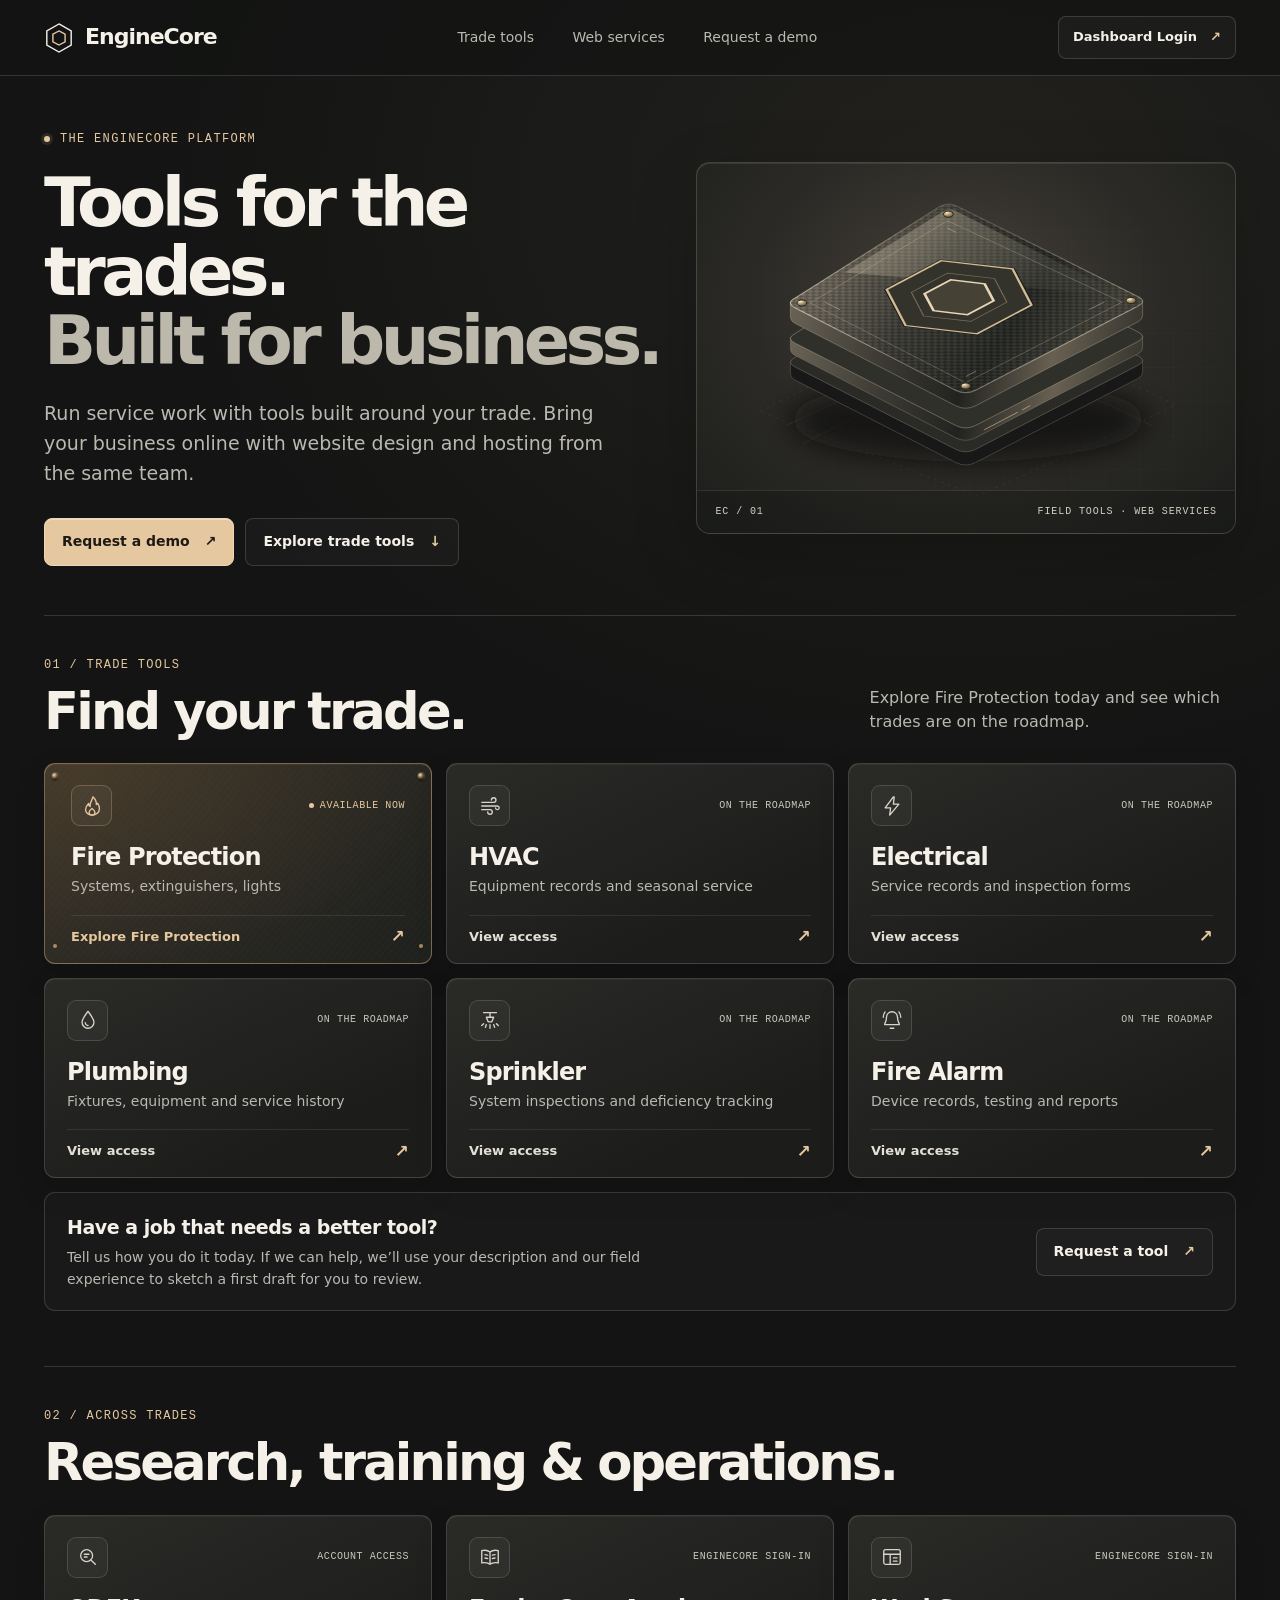
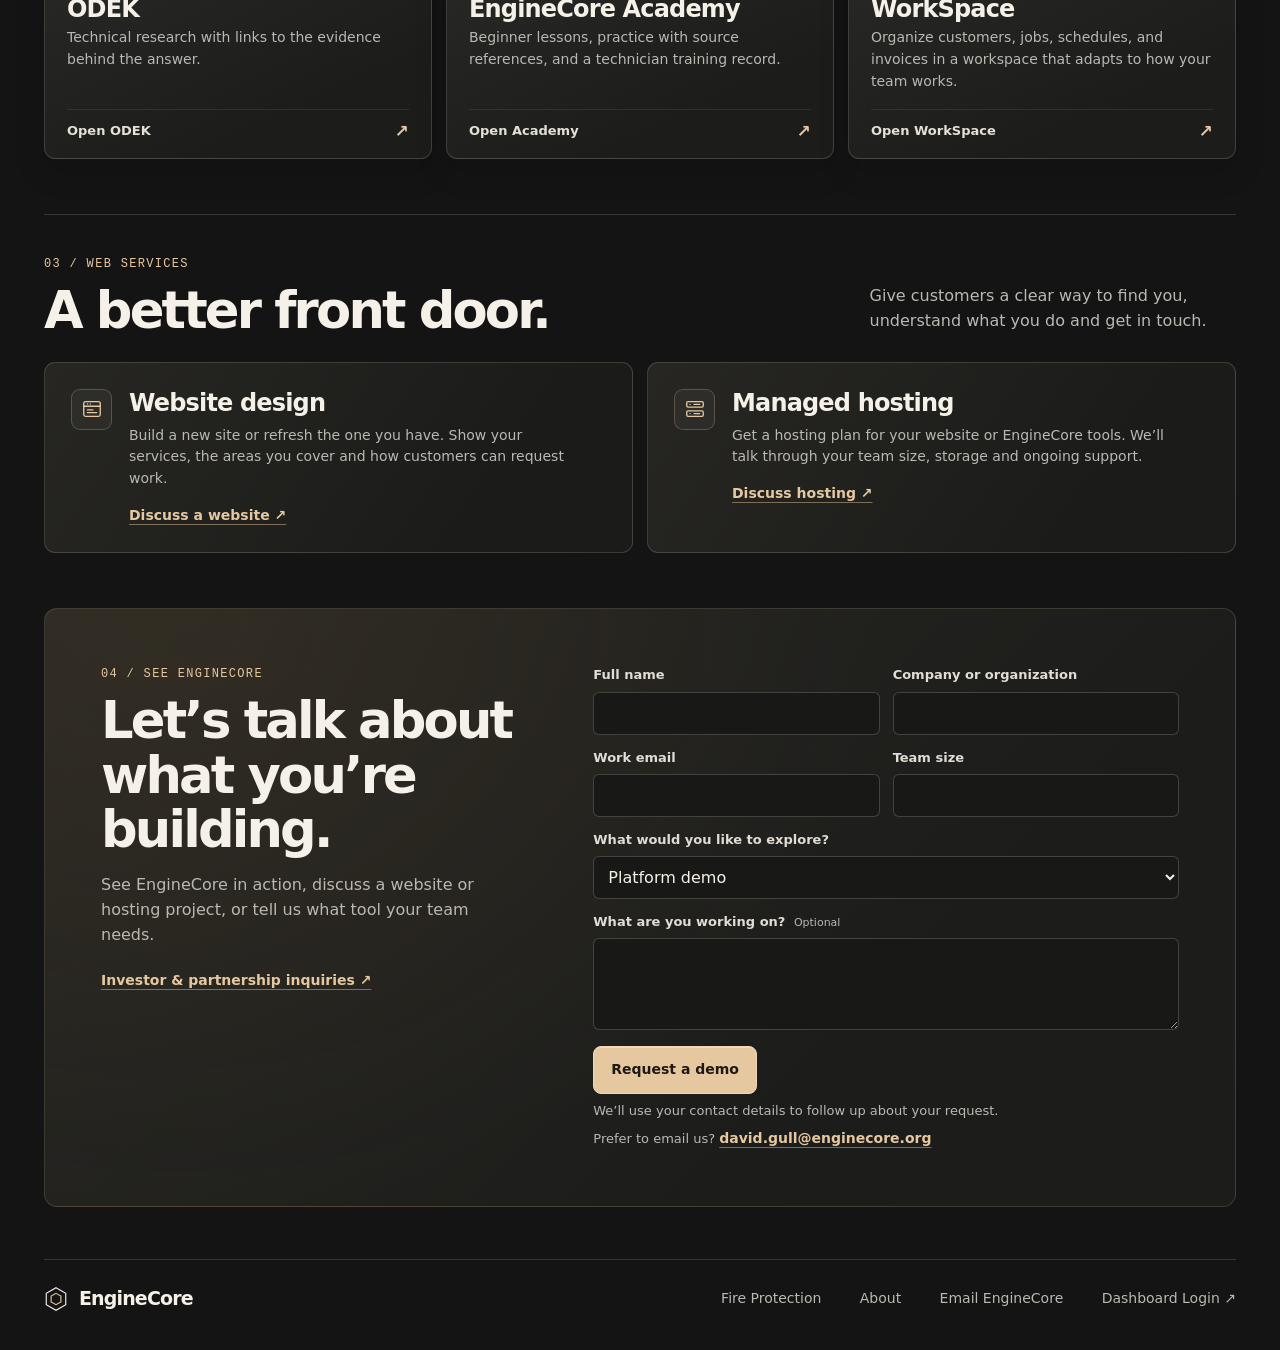
==== commit adaa6938: "Add the EngineCore contact email to the homepage" ====
--- a/index.html
+++ b/index.html
@@ -206,6 +206,7 @@
             <p class="inquiry-status" role="status"></p>
           </div>
           <p class="inquiry-note">We’ll use your contact details to follow up about your request.</p>
+          <p class="inquiry-note">Prefer to email us? <a href="mailto:david.gull@enginecore.org">david.gull@enginecore.org</a></p>
           <noscript><p><a href="https://workspace.enginecore.org/#demo-interest">Open the WorkSpace demo form</a>.</p></noscript>
           <p class="inquiry-fallback" hidden>Still having trouble? <a href="https://workspace.enginecore.org/#demo-interest">Open the WorkSpace demo form</a>.</p>
         </form>
@@ -221,6 +222,7 @@
     <nav aria-label="Footer navigation">
       <a href="/fire-protection.html">Fire Protection</a>
       <a href="/about-enginecore.html">About</a>
+      <a href="mailto:david.gull@enginecore.org">Email EngineCore</a>
       <a href="https://workspace.enginecore.org/portal">Dashboard Login <span aria-hidden="true">↗</span></a>
     </nav>
   </footer>
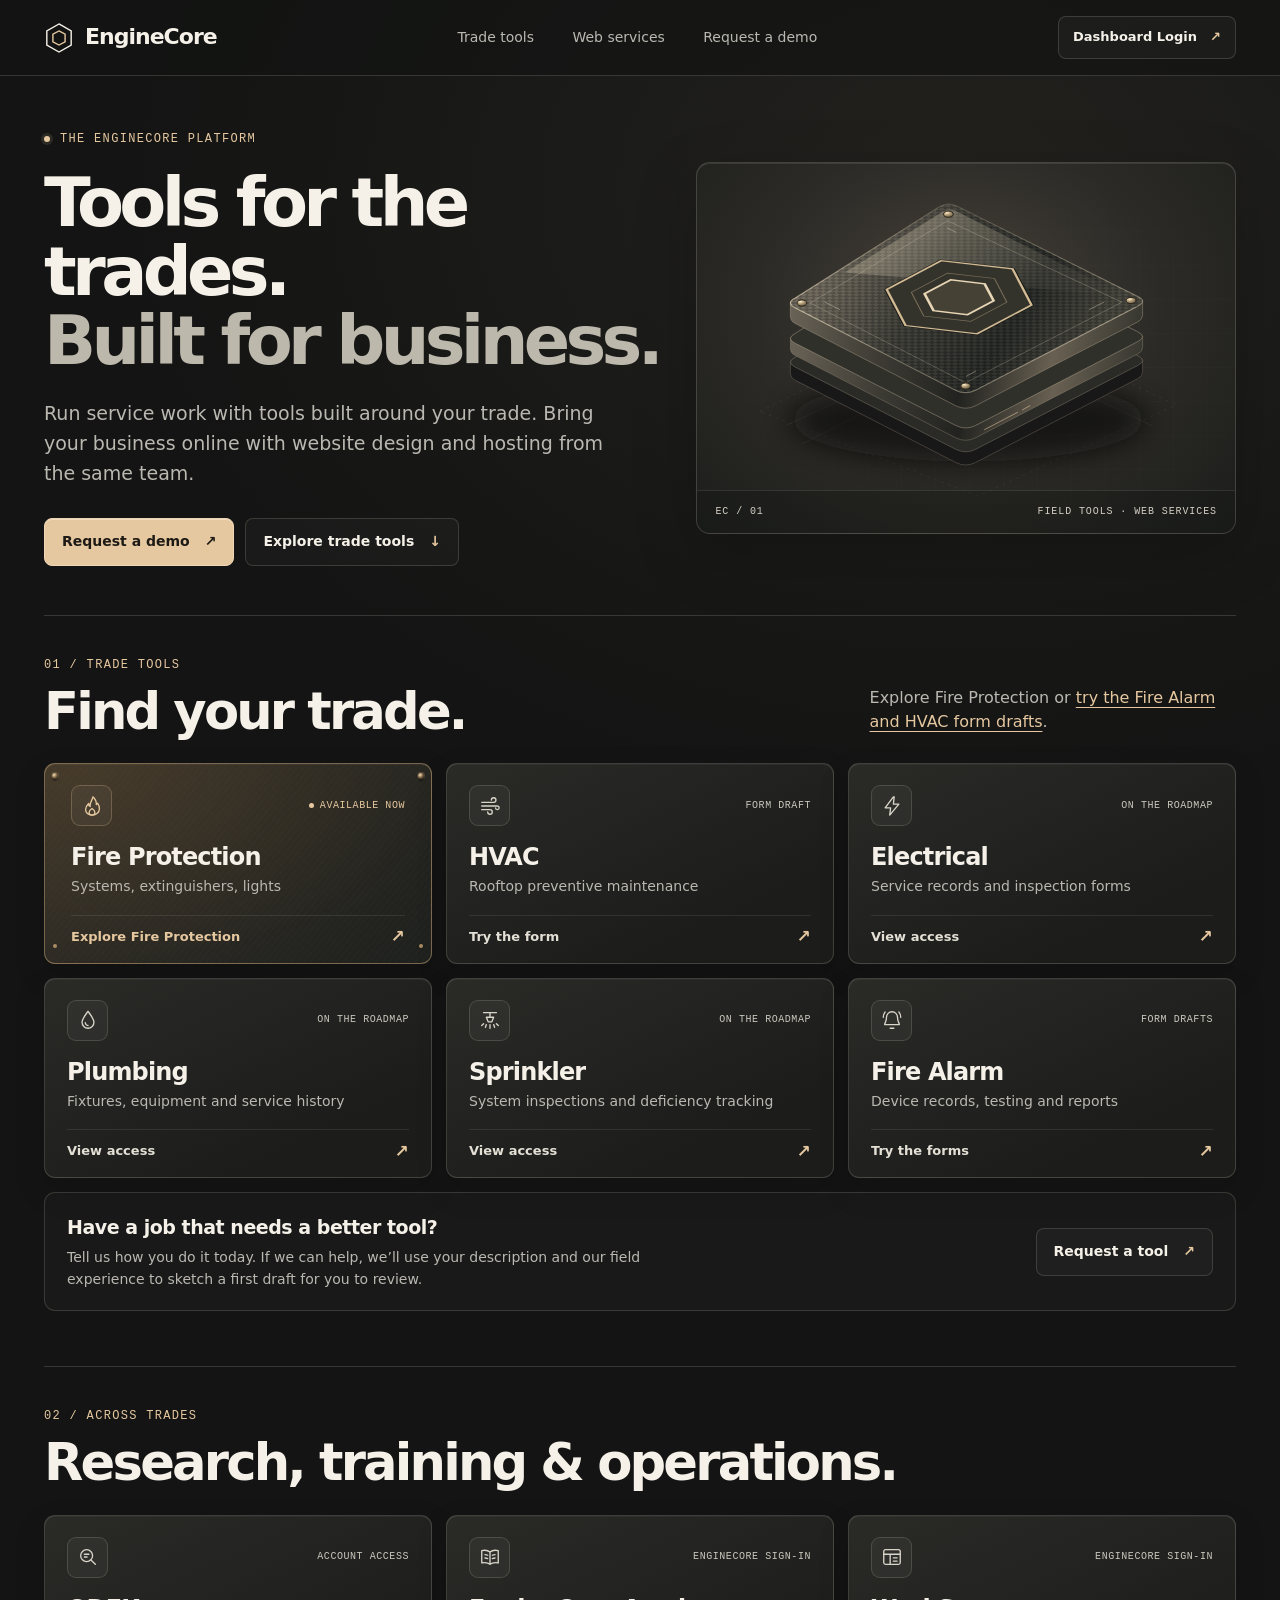
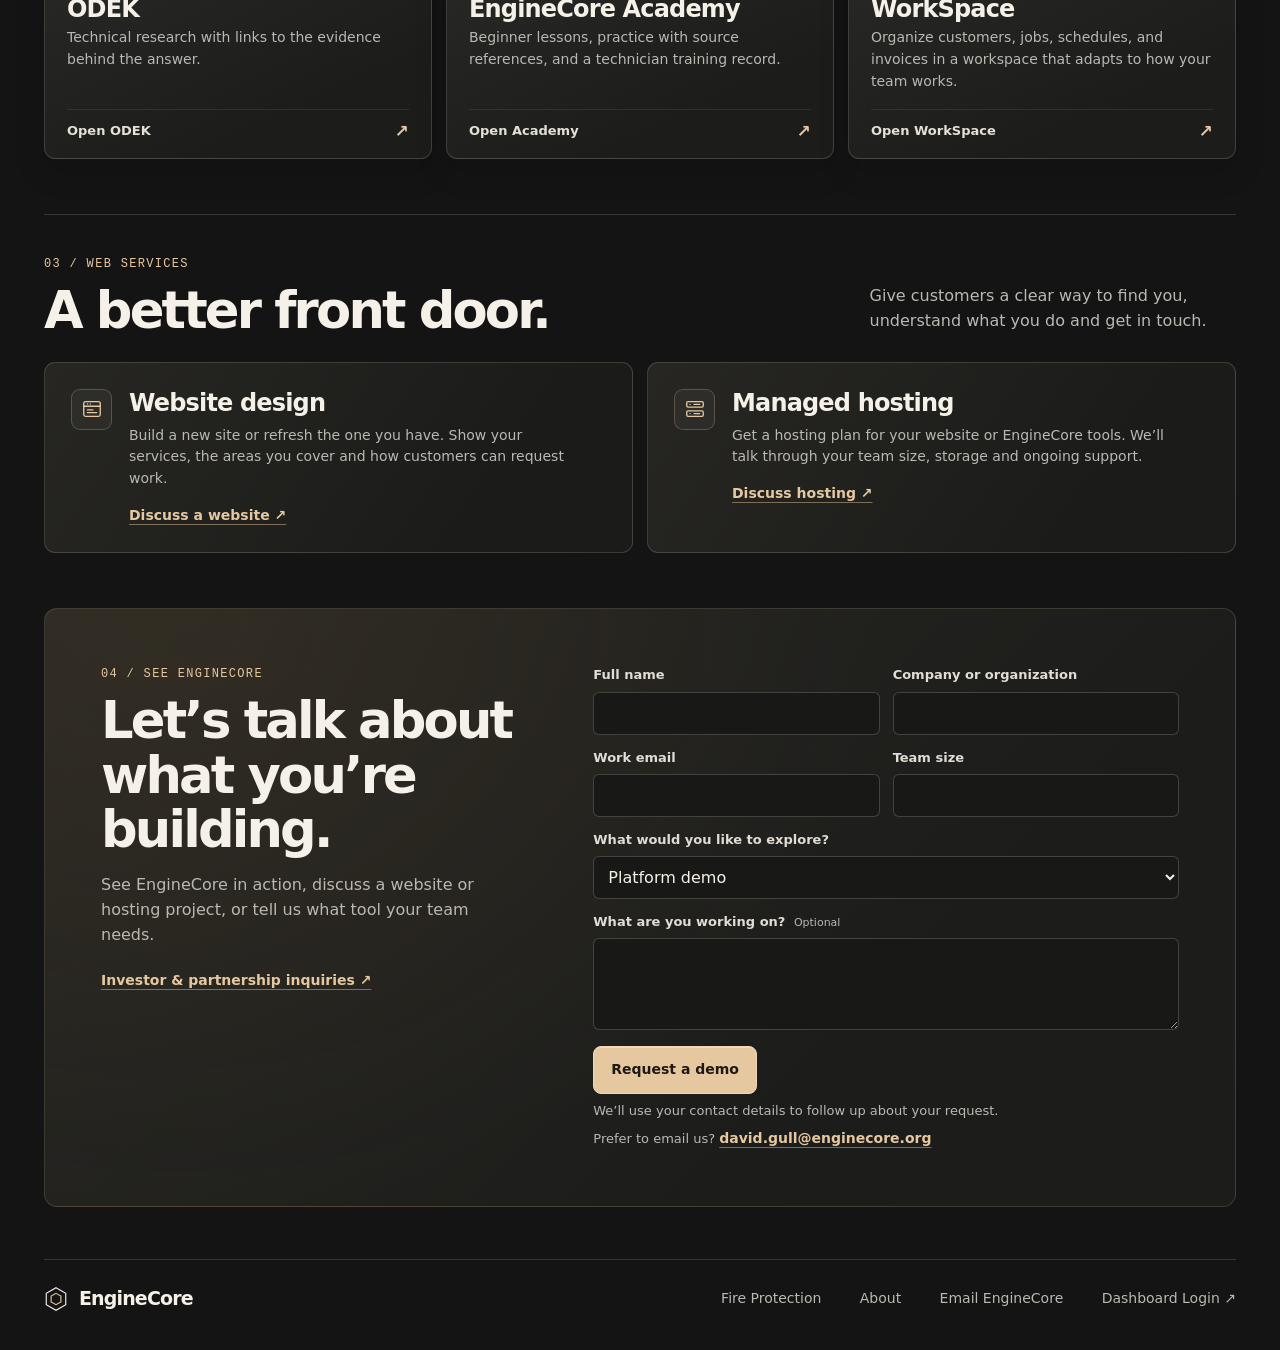
==== commit be9776a6: "Add draft fire alarm and rooftop HVAC field forms" ====
--- a/index.html
+++ b/index.html
@@ -7,7 +7,7 @@
   <meta name="description" content="Explore EngineCore tools for the trades, starting with fire protection. Talk with us about a demo, website design, or managed hosting for your service business.">
   <link rel="canonical" href="https://enginecore.org/">
   <title>EngineCore | Trade Tools, Website Design &amp; Hosting</title>
-  <link rel="stylesheet" href="/homepage.css?v=tool-request">
+  <link rel="stylesheet" href="/homepage.css?v=20261113-field-form-drafts">
   <script src="/homepage.js" defer></script>
   <script src="/homepage-demo.js?v=tool-request" defer></script>
 </head>
@@ -52,7 +52,7 @@
             <p class="eyebrow">01 / Trade tools</p>
             <h2 id="catalog-title">Find your trade.</h2>
           </div>
-          <p>Explore Fire Protection today and see which trades are on the roadmap.</p>
+          <p>Explore Fire Protection or <a href="/tools-and-forms.html#field-form-drafts">try the Fire Alarm and HVAC form drafts</a>.</p>
         </div>
         <div class="trade-grid">
           <a class="trade-card featured" href="/fire-protection.html">
@@ -60,10 +60,10 @@
             <div class="card-copy"><h3>Fire Protection</h3><p>Systems, extinguishers, lights</p></div>
             <div class="card-end"><span>Explore Fire Protection</span><span class="card-arrow" aria-hidden="true">↗</span></div>
           </a>
-          <a class="trade-card" href="/?trade=hvac#tool-access">
-            <div class="card-top"><span class="card-icon"><svg viewBox="0 0 24 24" aria-hidden="true"><path d="M3 8h13a2.5 2.5 0 1 0-2.5-2.5M3 12h17a2 2 0 1 1-2 2M3 16h9a2.5 2.5 0 1 1-2.5 2.5"/></svg></span><span class="status">On the roadmap</span></div>
-            <div class="card-copy"><h3>HVAC</h3><p>Equipment records and seasonal service</p></div>
-            <div class="card-end"><span>View access</span><span class="card-arrow" aria-hidden="true">↗</span></div>
+          <a class="trade-card" href="/field-forms.html?form=hvac-pm">
+            <div class="card-top"><span class="card-icon"><svg viewBox="0 0 24 24" aria-hidden="true"><path d="M3 8h13a2.5 2.5 0 1 0-2.5-2.5M3 12h17a2 2 0 1 1-2 2M3 16h9a2.5 2.5 0 1 1-2.5 2.5"/></svg></span><span class="status">Form draft</span></div>
+            <div class="card-copy"><h3>HVAC</h3><p>Rooftop preventive maintenance</p></div>
+            <div class="card-end"><span>Try the form</span><span class="card-arrow" aria-hidden="true">↗</span></div>
           </a>
           <a class="trade-card" href="/?trade=electrical#tool-access">
             <div class="card-top"><span class="card-icon"><svg viewBox="0 0 24 24" aria-hidden="true"><path d="m13.5 2-9 12h6l-1 8 10-12h-6l.9-8Z"/></svg></span><span class="status">On the roadmap</span></div>
@@ -80,10 +80,10 @@
             <div class="card-copy"><h3>Sprinkler</h3><p>System inspections and deficiency tracking</p></div>
             <div class="card-end"><span>View access</span><span class="card-arrow" aria-hidden="true">↗</span></div>
           </a>
-          <a class="trade-card" href="/?trade=fire-alarm#tool-access">
-            <div class="card-top"><span class="card-icon"><svg viewBox="0 0 24 24" aria-hidden="true"><path d="M18 9a6 6 0 1 0-12 0c0 5-2 6-2 8h16c0-2-2-3-2-8ZM10 21h4M2.5 9a9.5 9.5 0 0 1 2-5.8M21.5 9a9.5 9.5 0 0 0-2-5.8"/></svg></span><span class="status">On the roadmap</span></div>
+          <a class="trade-card" href="/tools-and-forms.html#field-form-drafts">
+            <div class="card-top"><span class="card-icon"><svg viewBox="0 0 24 24" aria-hidden="true"><path d="M18 9a6 6 0 1 0-12 0c0 5-2 6-2 8h16c0-2-2-3-2-8ZM10 21h4M2.5 9a9.5 9.5 0 0 1 2-5.8M21.5 9a9.5 9.5 0 0 0-2-5.8"/></svg></span><span class="status">Form drafts</span></div>
             <div class="card-copy"><h3>Fire Alarm</h3><p>Device records, testing and reports</p></div>
-            <div class="card-end"><span>View access</span><span class="card-arrow" aria-hidden="true">↗</span></div>
+            <div class="card-end"><span>Try the forms</span><span class="card-arrow" aria-hidden="true">↗</span></div>
           </a>
         </div>
         <div class="tool-request">
--- a/homepage.css
+++ b/homepage.css
@@ -59,6 +59,7 @@
 .section-intro { display: flex; justify-content: space-between; align-items: end; gap: 24px; margin-bottom: 25px; }
 .section-intro h2, .demo-intro h2 { font-size: clamp(35px, 4vw, 55px); line-height: 1.06; letter-spacing: -.055em; font-weight: 615; margin-top: 10px; }
 .section-intro > p { color: var(--muted); max-width: 36ch; margin-bottom: 3px; }
+.section-intro > p a { color: var(--brass); text-decoration: underline; text-underline-offset: 4px; }
 .trade-grid { display: grid; grid-template-columns: repeat(3, minmax(0, 1fr)); gap: 14px; }
 .trade-card {
   position: relative;
@@ -145,6 +146,7 @@
 .site-footer { display: flex; align-items: center; justify-content: space-between; gap: 20px; padding-block: 24px 36px; border-top: 1px solid var(--border); }
 .site-footer .brand { font-size: 19px; }
 .site-footer .brand svg { width: 24px; height: 26px; }
+.site-footer nav { flex-wrap: wrap; }
 
 @media (max-width: 980px) {
   .shell { width: min(100% - 54px, 1240px); }
@@ -176,6 +178,5 @@
   .trade-card.featured::before, .trade-card.featured::after { box-shadow: 0 1px 2px #000, 0 0 0 1px #bfa37d56, 0 151px 0 -1px #a98b62; }
   .web-card { padding: 20px; }
   .site-footer { align-items: start; flex-direction: column; }
-  .site-footer nav { flex-wrap: wrap; }
 }
 @media (prefers-reduced-motion: reduce) { .trade-card { transition: none; } .trade-card:hover { transform: none; } }
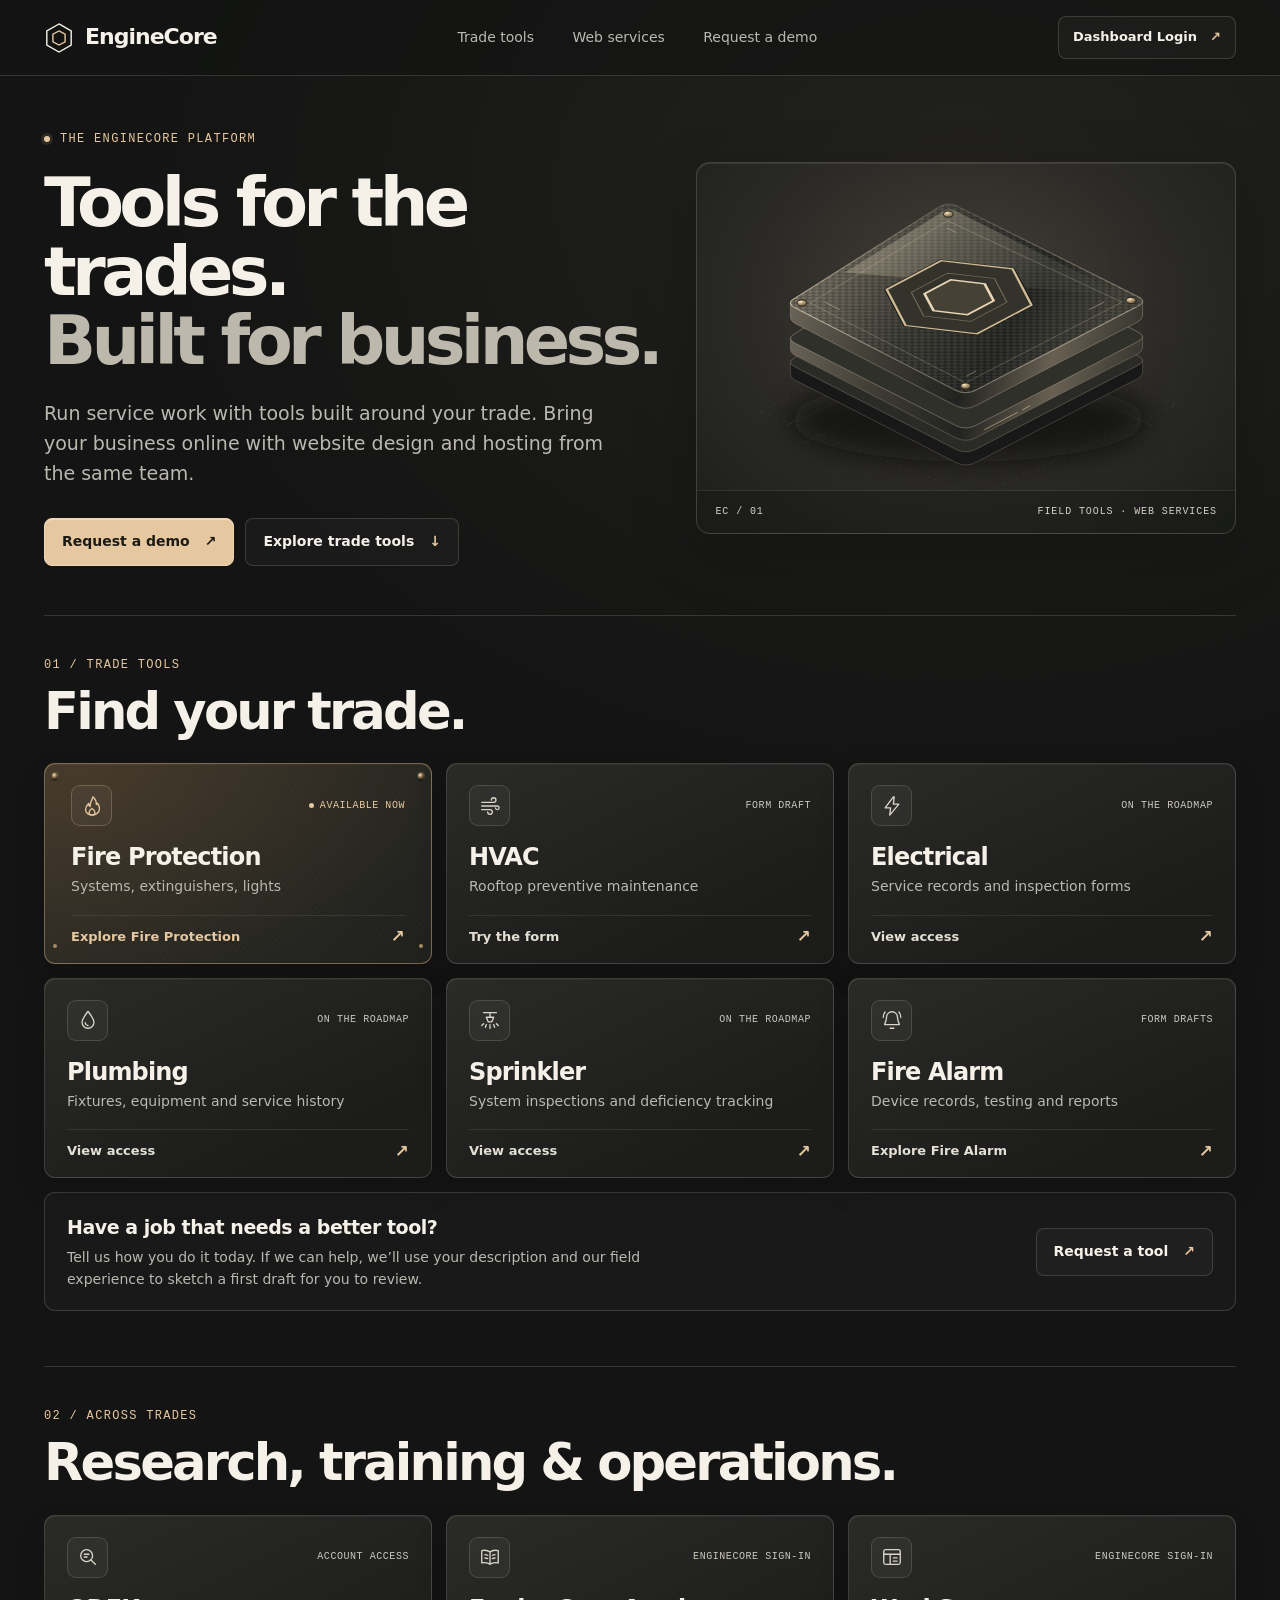
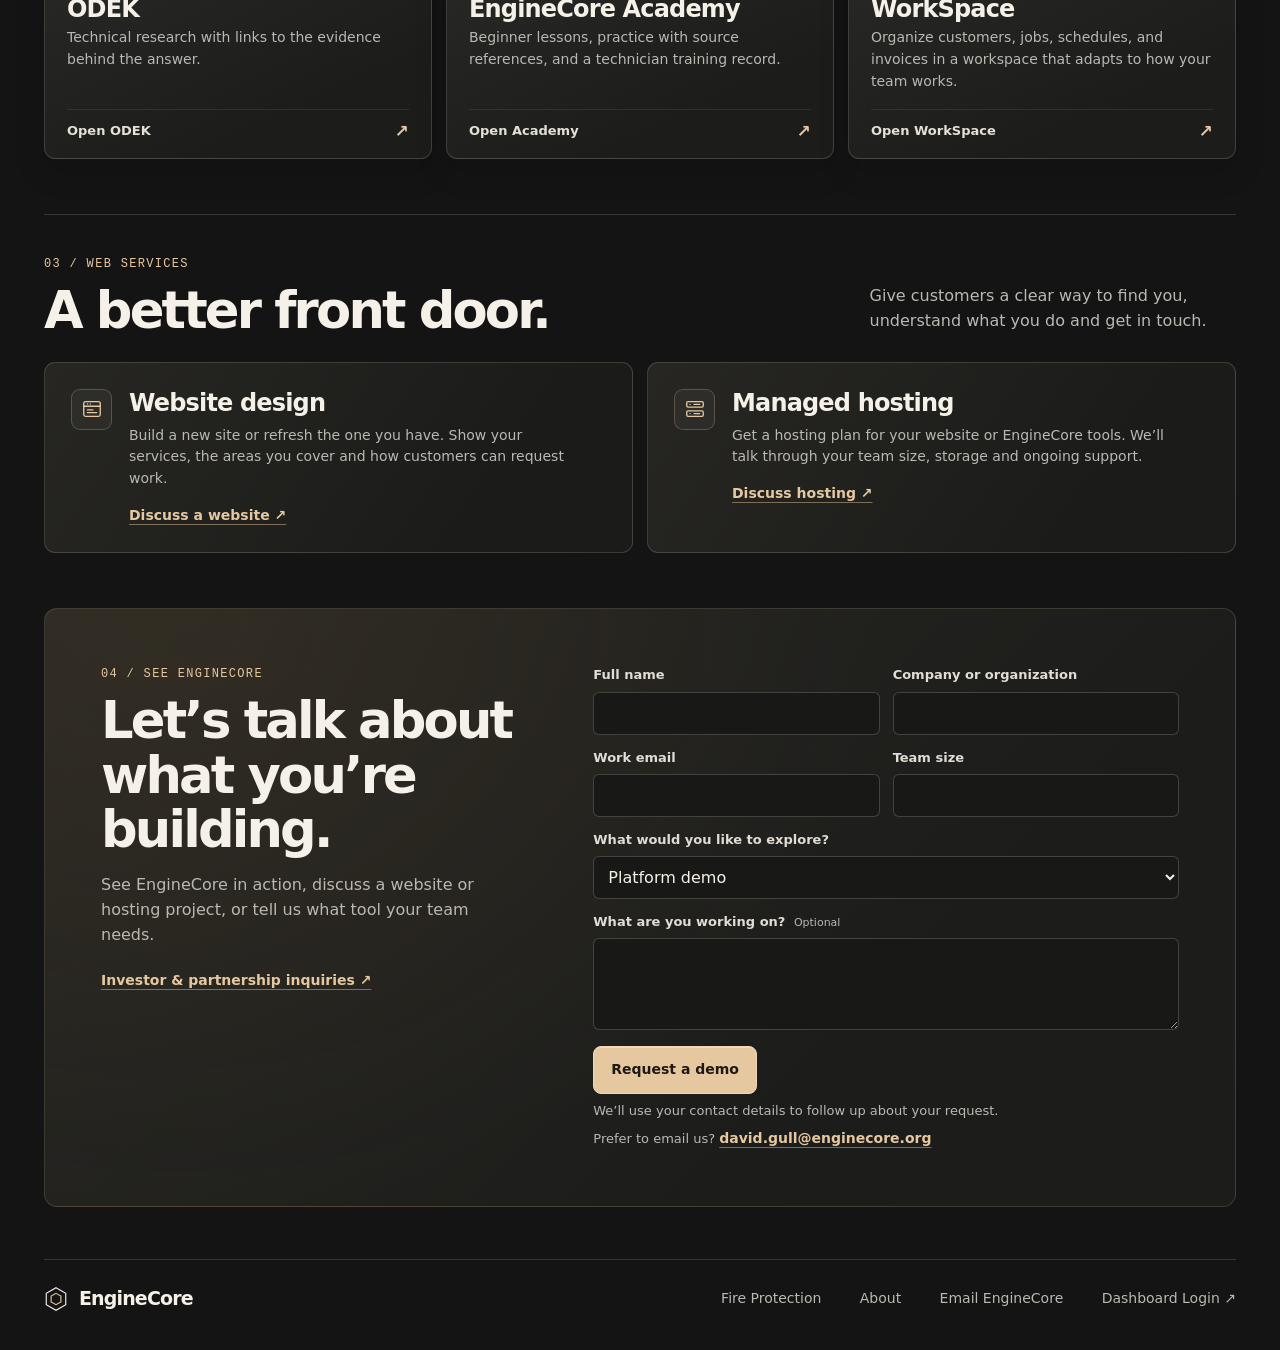
==== commit 6597d22d: "Route Fire Alarm through its own specialty page" ====
--- a/index.html
+++ b/index.html
@@ -7,7 +7,7 @@
   <meta name="description" content="Explore EngineCore tools for the trades, starting with fire protection. Talk with us about a demo, website design, or managed hosting for your service business.">
   <link rel="canonical" href="https://enginecore.org/">
   <title>EngineCore | Trade Tools, Website Design &amp; Hosting</title>
-  <link rel="stylesheet" href="/homepage.css?v=20261113-field-form-drafts">
+  <link rel="stylesheet" href="/homepage.css?v=20261113-specialty-navigation">
   <script src="/homepage.js" defer></script>
   <script src="/homepage-demo.js?v=tool-request" defer></script>
 </head>
@@ -52,7 +52,6 @@
             <p class="eyebrow">01 / Trade tools</p>
             <h2 id="catalog-title">Find your trade.</h2>
           </div>
-          <p>Explore Fire Protection or <a href="/tools-and-forms.html#field-form-drafts">try the Fire Alarm and HVAC form drafts</a>.</p>
         </div>
         <div class="trade-grid">
           <a class="trade-card featured" href="/fire-protection.html">
@@ -80,10 +79,10 @@
             <div class="card-copy"><h3>Sprinkler</h3><p>System inspections and deficiency tracking</p></div>
             <div class="card-end"><span>View access</span><span class="card-arrow" aria-hidden="true">↗</span></div>
           </a>
-          <a class="trade-card" href="/tools-and-forms.html#field-form-drafts">
+          <a class="trade-card" href="/fire-alarm.html">
             <div class="card-top"><span class="card-icon"><svg viewBox="0 0 24 24" aria-hidden="true"><path d="M18 9a6 6 0 1 0-12 0c0 5-2 6-2 8h16c0-2-2-3-2-8ZM10 21h4M2.5 9a9.5 9.5 0 0 1 2-5.8M21.5 9a9.5 9.5 0 0 0-2-5.8"/></svg></span><span class="status">Form drafts</span></div>
             <div class="card-copy"><h3>Fire Alarm</h3><p>Device records, testing and reports</p></div>
-            <div class="card-end"><span>Try the forms</span><span class="card-arrow" aria-hidden="true">↗</span></div>
+            <div class="card-end"><span>Explore Fire Alarm</span><span class="card-arrow" aria-hidden="true">↗</span></div>
           </a>
         </div>
         <div class="tool-request">
--- a/homepage.css
+++ b/homepage.css
@@ -59,7 +59,6 @@
 .section-intro { display: flex; justify-content: space-between; align-items: end; gap: 24px; margin-bottom: 25px; }
 .section-intro h2, .demo-intro h2 { font-size: clamp(35px, 4vw, 55px); line-height: 1.06; letter-spacing: -.055em; font-weight: 615; margin-top: 10px; }
 .section-intro > p { color: var(--muted); max-width: 36ch; margin-bottom: 3px; }
-.section-intro > p a { color: var(--brass); text-decoration: underline; text-underline-offset: 4px; }
 .trade-grid { display: grid; grid-template-columns: repeat(3, minmax(0, 1fr)); gap: 14px; }
 .trade-card {
   position: relative;
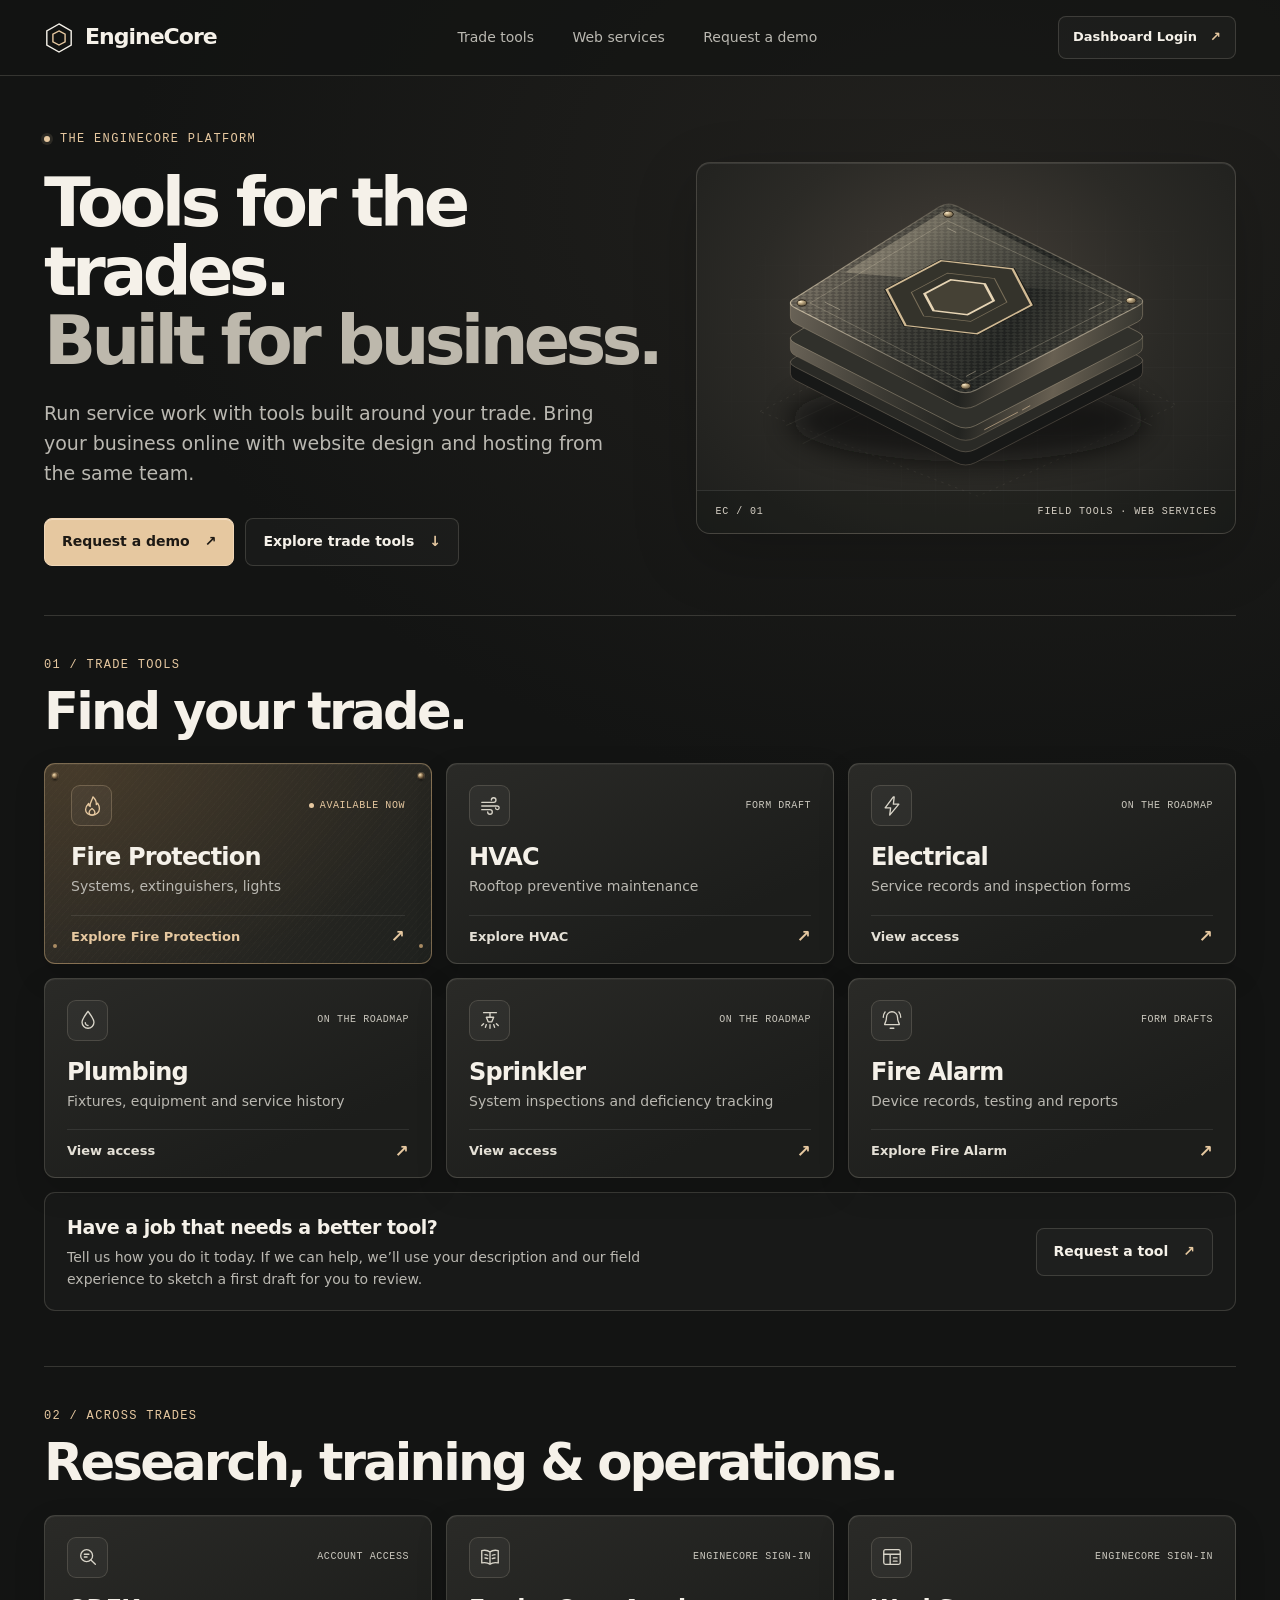
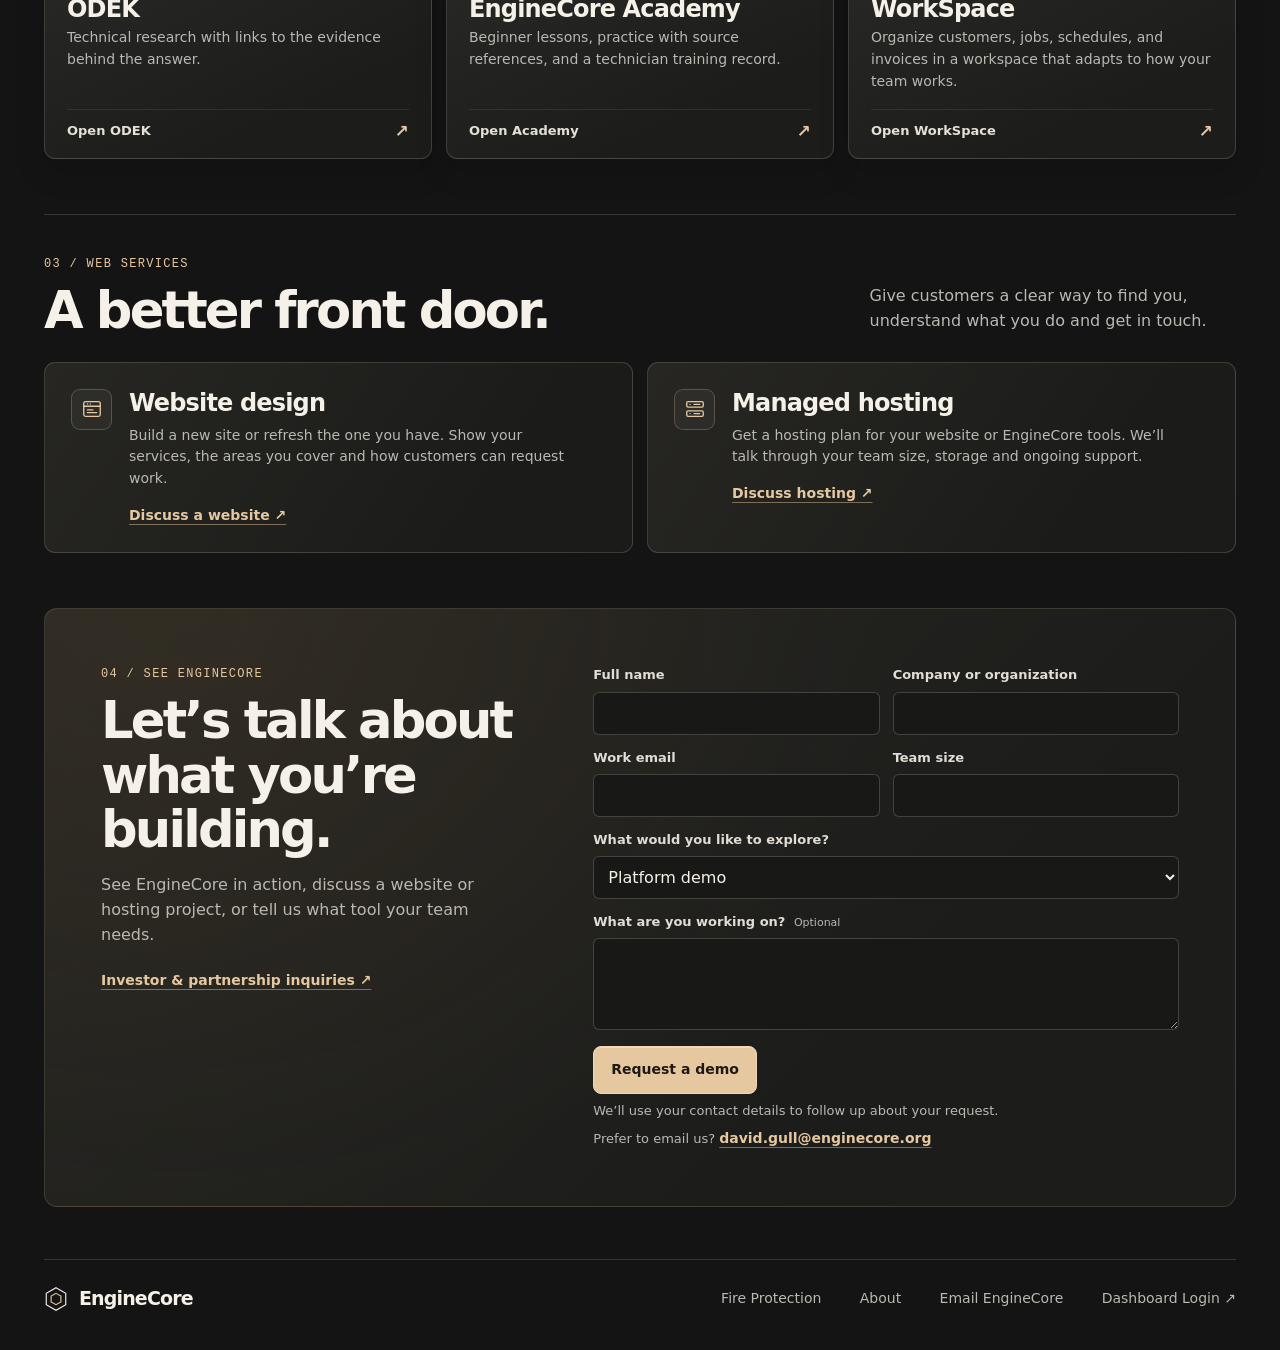
==== commit 3aea096b: "Add the HVAC specialty page" ====
--- a/index.html
+++ b/index.html
@@ -59,10 +59,10 @@
             <div class="card-copy"><h3>Fire Protection</h3><p>Systems, extinguishers, lights</p></div>
             <div class="card-end"><span>Explore Fire Protection</span><span class="card-arrow" aria-hidden="true">↗</span></div>
           </a>
-          <a class="trade-card" href="/field-forms.html?form=hvac-pm">
+          <a class="trade-card" href="/hvac.html">
             <div class="card-top"><span class="card-icon"><svg viewBox="0 0 24 24" aria-hidden="true"><path d="M3 8h13a2.5 2.5 0 1 0-2.5-2.5M3 12h17a2 2 0 1 1-2 2M3 16h9a2.5 2.5 0 1 1-2.5 2.5"/></svg></span><span class="status">Form draft</span></div>
             <div class="card-copy"><h3>HVAC</h3><p>Rooftop preventive maintenance</p></div>
-            <div class="card-end"><span>Try the form</span><span class="card-arrow" aria-hidden="true">↗</span></div>
+            <div class="card-end"><span>Explore HVAC</span><span class="card-arrow" aria-hidden="true">↗</span></div>
           </a>
           <a class="trade-card" href="/?trade=electrical#tool-access">
             <div class="card-top"><span class="card-icon"><svg viewBox="0 0 24 24" aria-hidden="true"><path d="m13.5 2-9 12h6l-1 8 10-12h-6l.9-8Z"/></svg></span><span class="status">On the roadmap</span></div>
